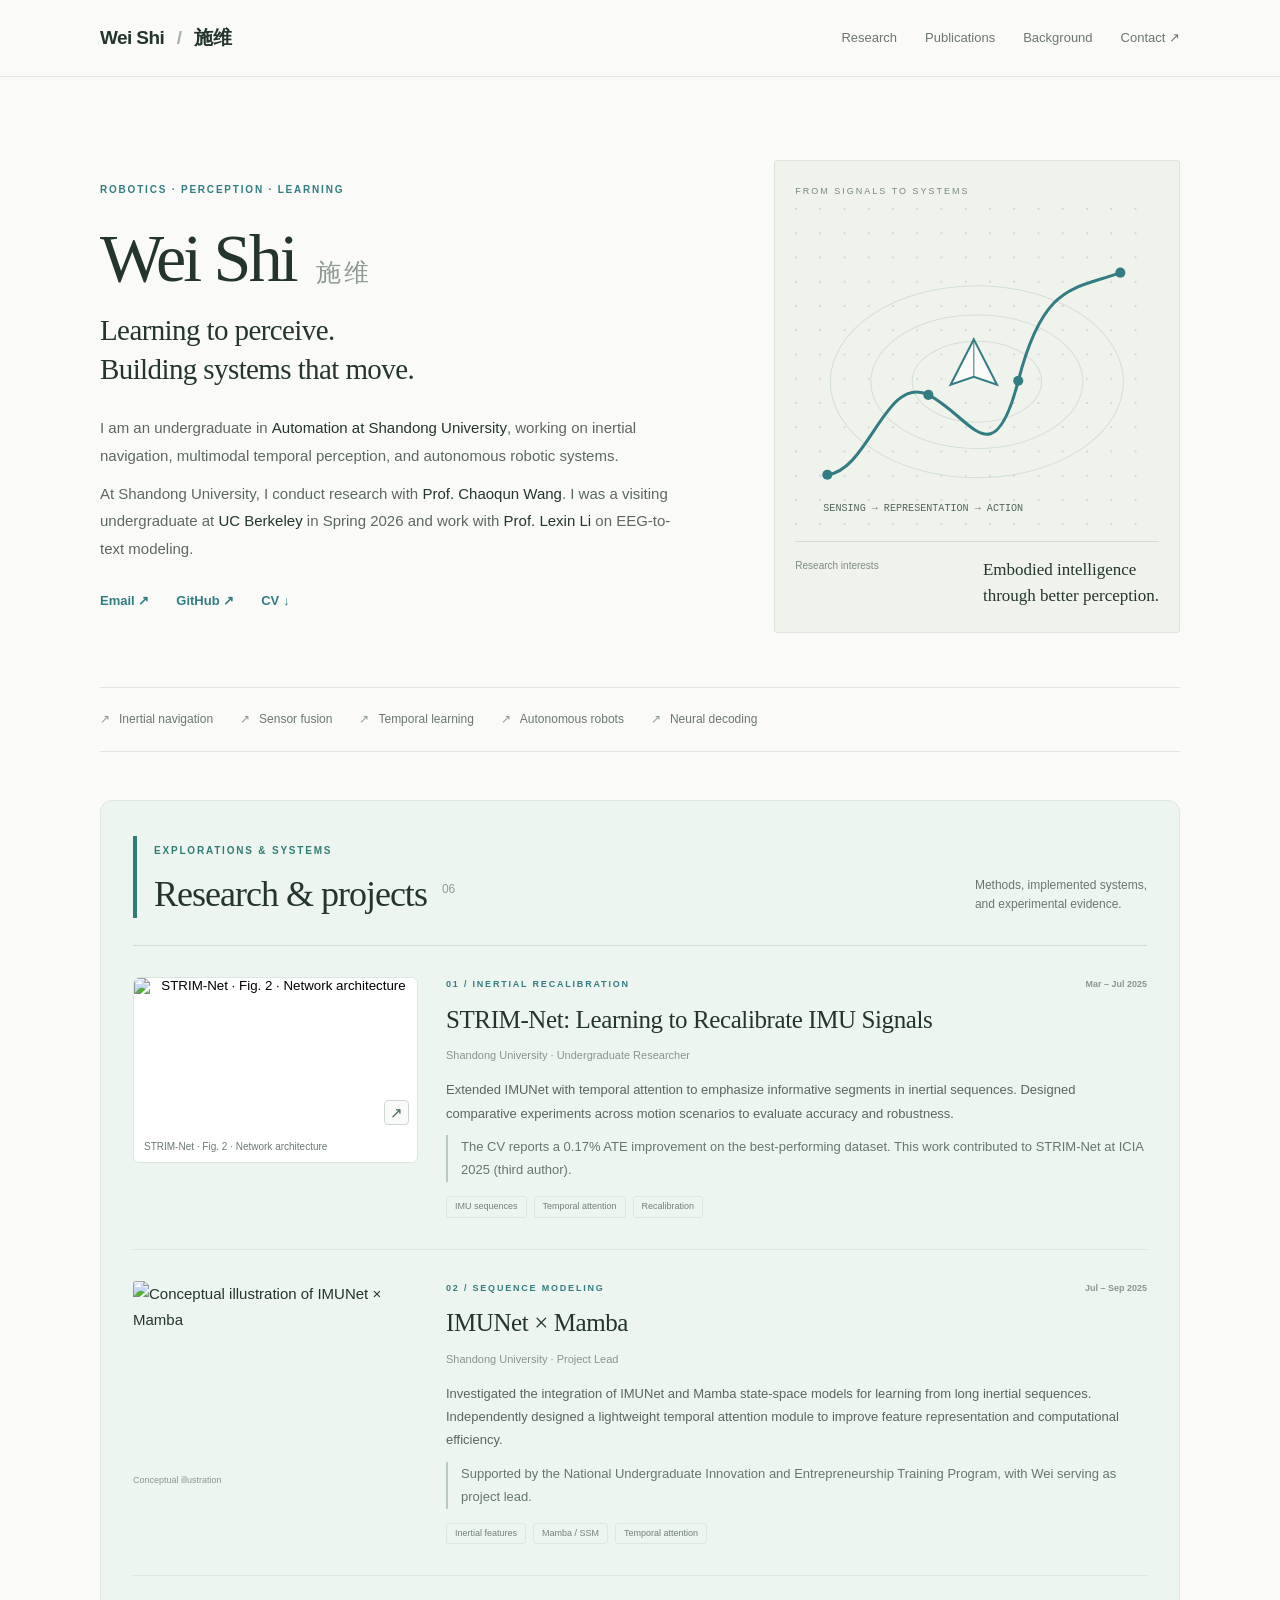
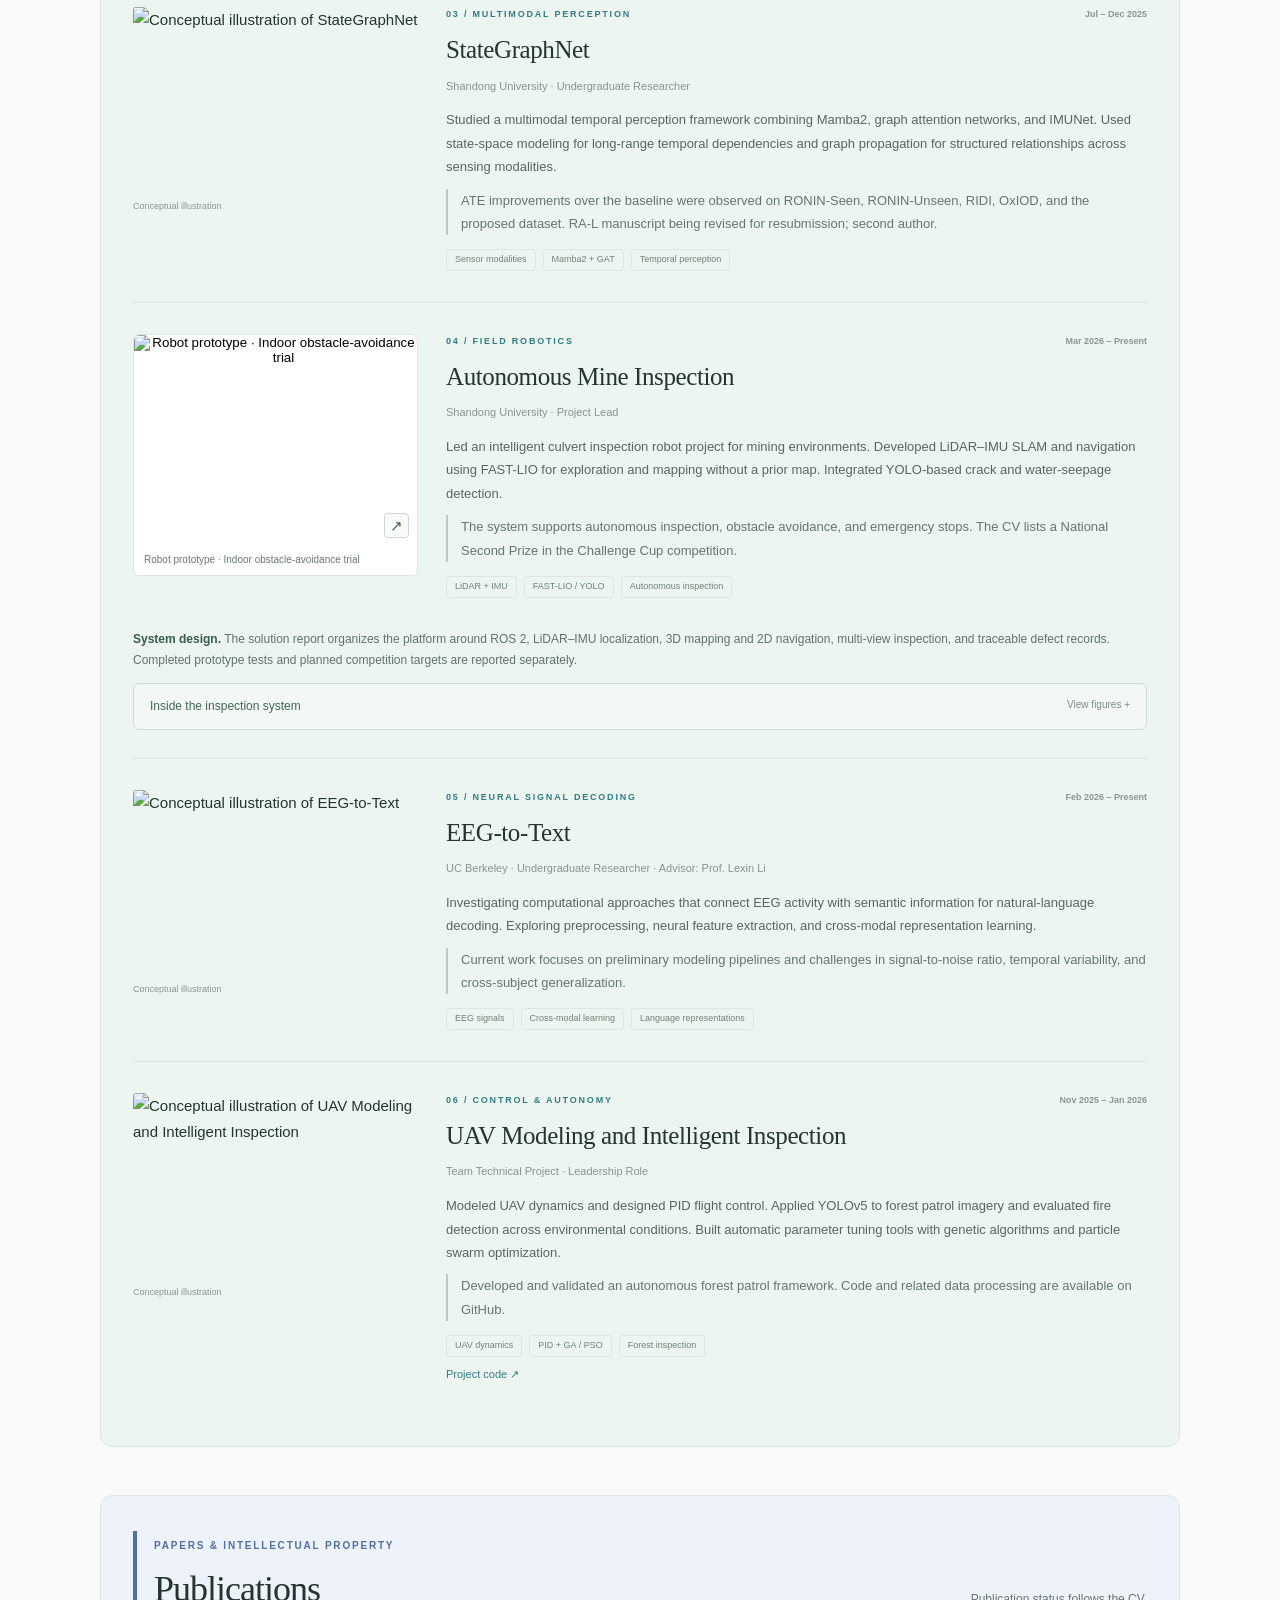
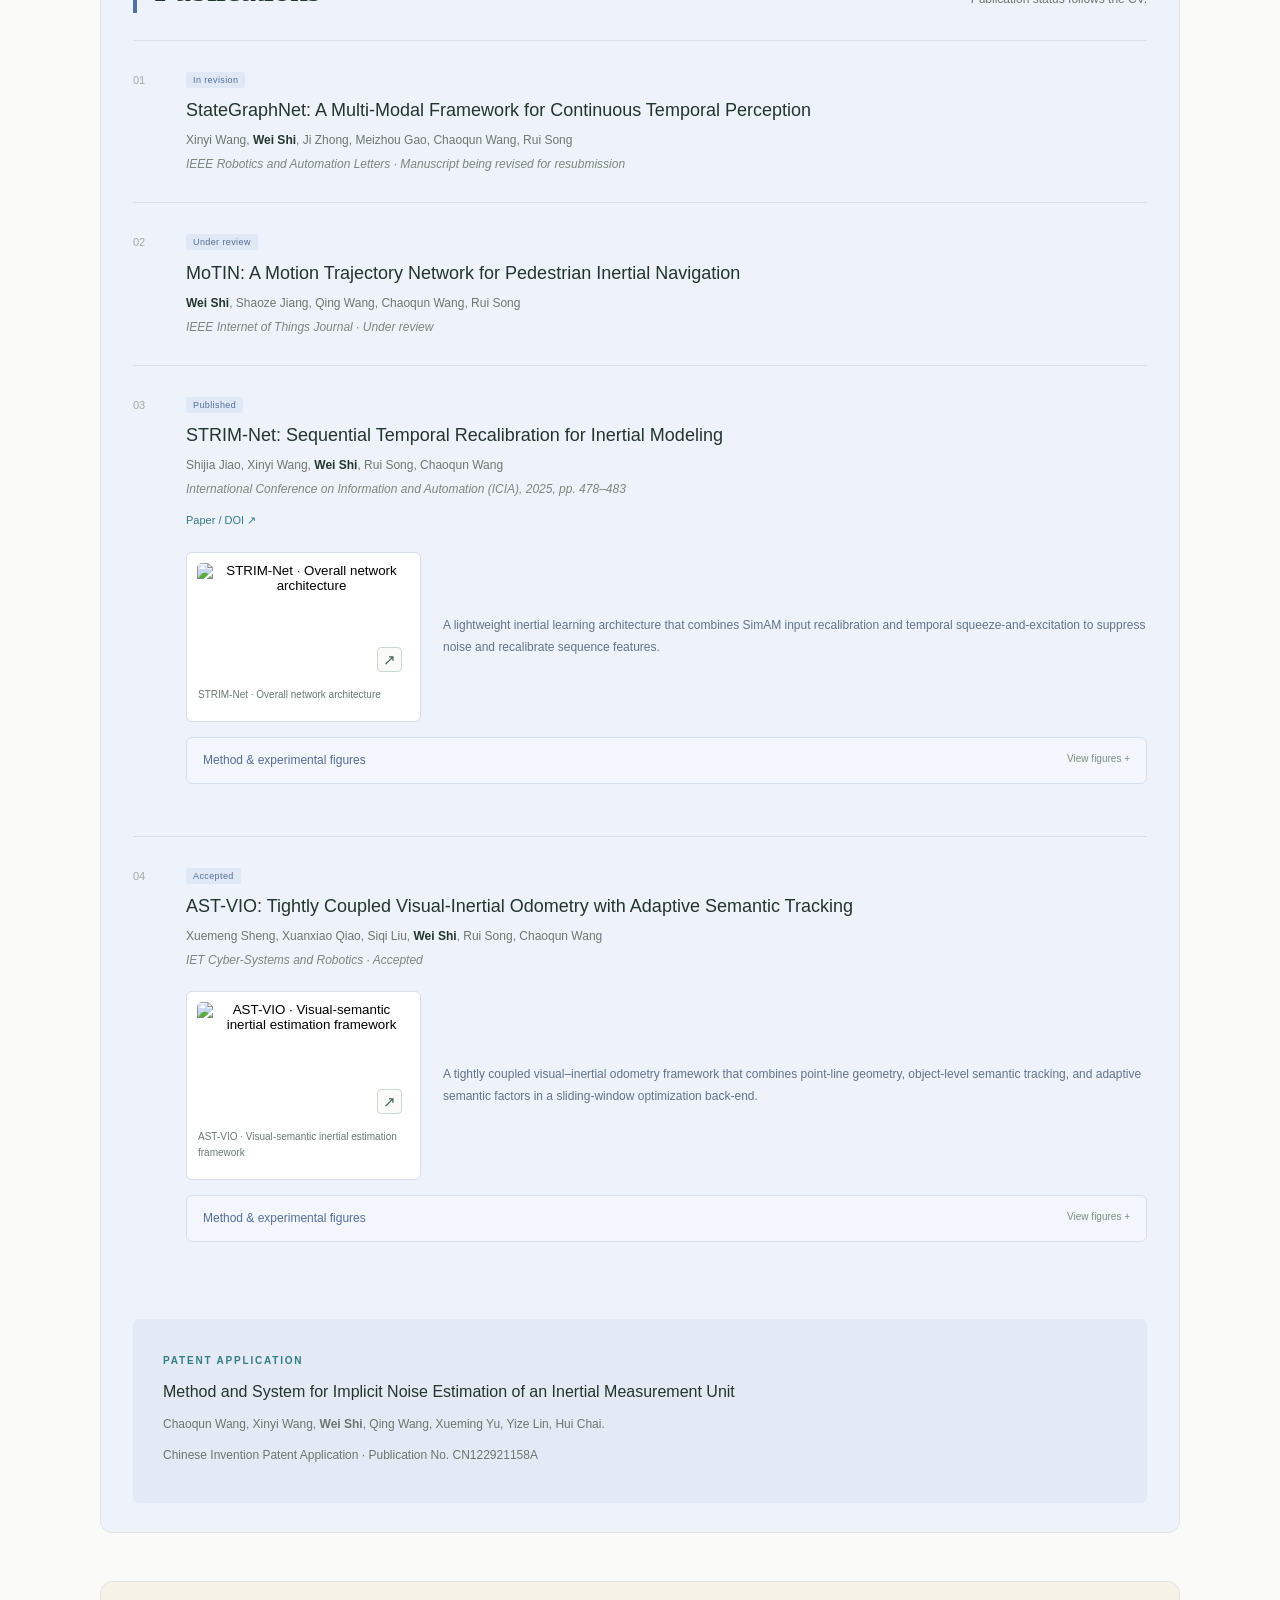
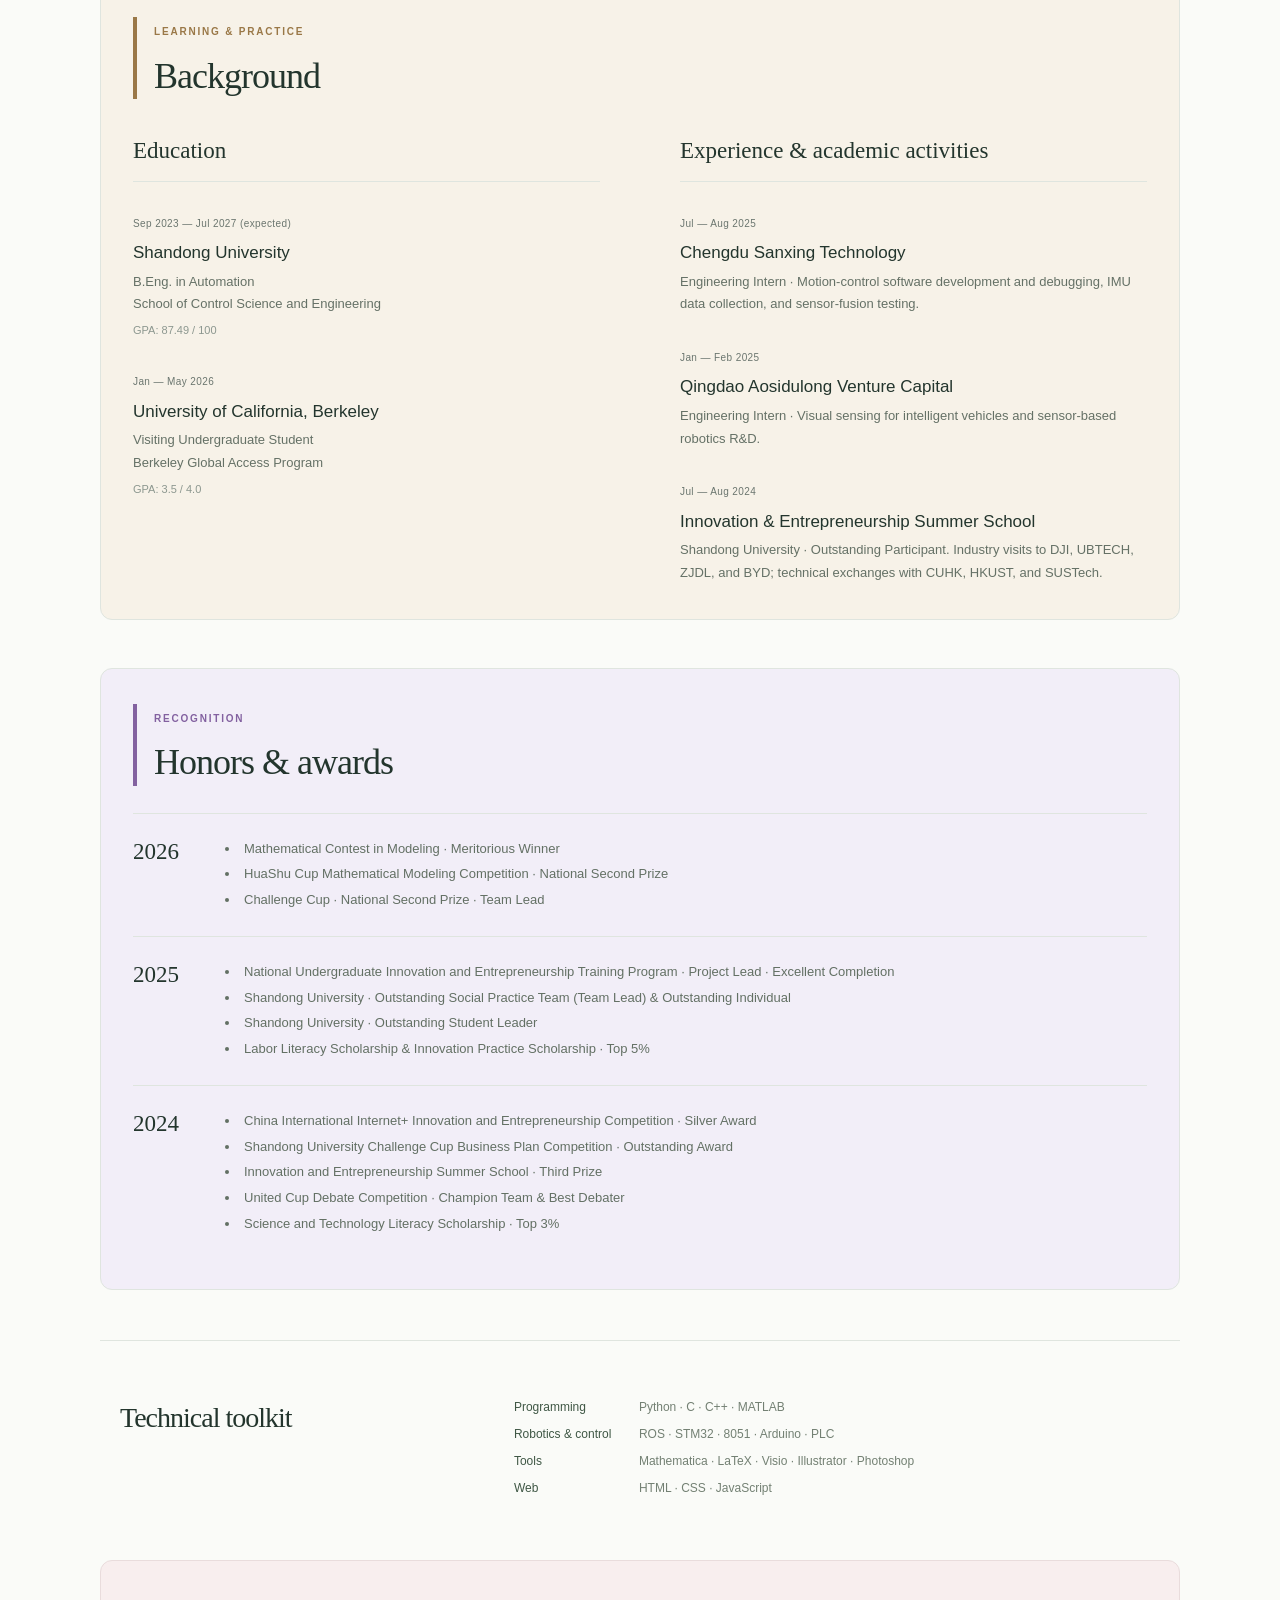
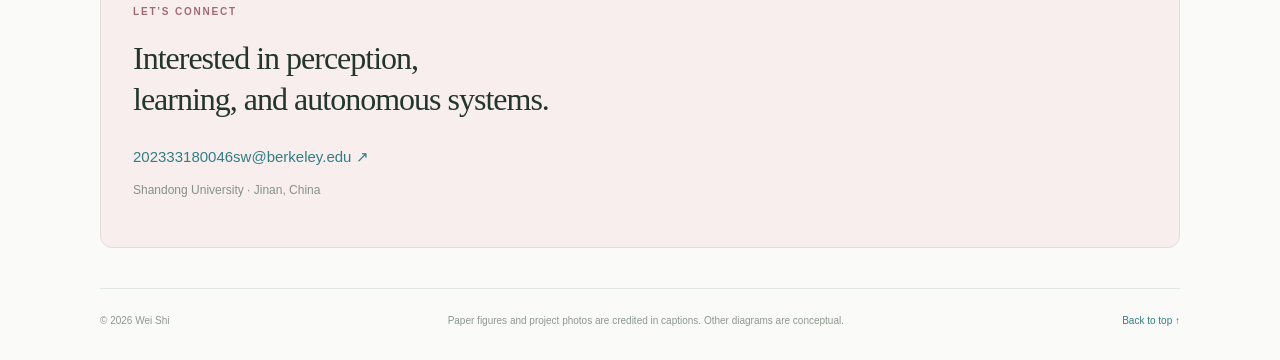
==== index.html @ 823a5478 "personal web" ====
<!doctype html><html lang="en"><head><meta charset="utf-8"><meta name="viewport" content="width=device-width,initial-scale=1"><meta name="description" content="Wei Shi — undergraduate researcher working on robot perception, inertial navigation, and neural signal decoding."><meta name="theme-color" content="#fafbf8"><title>Wei Shi | Robotics & Learning</title><link rel="icon" href="assets/favicon.svg"><link rel="stylesheet" href="style.css"></head><body>
<a class="skip" href="#about">Skip to content</a><header><nav class="wrap"><a href="#" class="wordmark">Wei Shi<span> / </span>施维</a><div class="navlinks"><a href="#research">Research</a><a href="#publications">Publications</a><a href="#background">Background</a><a href="#contact">Contact ↗</a></div></nav></header>
<main class="wrap"><section id="about" class="hero"><div class="herotext"><div class="eyebrow">ROBOTICS · PERCEPTION · LEARNING</div><h1>Wei Shi<span class="chinese">施维</span></h1><p class="intro">Learning to perceive.<br>Building systems that move.</p><p>I am an undergraduate in <strong>Automation at Shandong University</strong>, working on inertial navigation, multimodal temporal perception, and autonomous robotic systems.</p><p>At Shandong University, I conduct research with <strong>Prof. Chaoqun Wang</strong>. I was a visiting undergraduate at <strong>UC Berkeley</strong> in Spring 2026 and work with <strong>Prof. Lexin Li</strong> on EEG-to-text modeling.</p><div class="herolinks"><a href="mailto:202333180046sw@berkeley.edu">Email ↗</a><a href="https://github.com/cilialine" target="_blank" rel="noopener">GitHub ↗</a><a href="assets/Wei_Shi_CV.docx" download>CV ↓</a></div></div><aside class="heroart" aria-label="Illustration of perception and navigation"><div class="artlabel">FROM SIGNALS TO SYSTEMS</div><svg viewBox="0 0 360 330" role="img" aria-label="Conceptual sensing and trajectory illustration"><defs><pattern id="grid" width="24" height="24" patternUnits="userSpaceOnUse"><circle cx="1" cy="1" r="1" fill="#c6d4cf"/></pattern></defs><rect width="360" height="330" fill="url(#grid)"/><g fill="none" stroke="#d1dfd8"><ellipse cx="180" cy="172" rx="145" ry="95"/><ellipse cx="180" cy="172" rx="105" ry="66"/><ellipse cx="180" cy="172" rx="64" ry="40"/></g><path d="M32 264C73 260 90 164 132 185S196 268 221 171S276 81 322 64" fill="none" stroke="#327d83" stroke-width="3"/><g fill="#327d83"><circle cx="32" cy="264" r="5"/><circle cx="132" cy="185" r="5"/><circle cx="221" cy="171" r="5"/><circle cx="322" cy="64" r="5"/></g><g transform="translate(177 158)"><path d="M0-28L23 17L0 9L-23 17Z" fill="#fafbf8" stroke="#327d83" stroke-width="2"/><path d="M0-28V9" stroke="#327d83"/></g><text x="28" y="300" font-family="monospace" font-size="10" fill="#52675d">SENSING → REPRESENTATION → ACTION</text></svg><div class="artfoot"><span>Research interests</span><b>Embodied intelligence<br>through better perception.</b></div></aside></section>
<div class="interests"><span>Inertial navigation</span><span>Sensor fusion</span><span>Temporal learning</span><span>Autonomous robots</span><span>Neural decoding</span></div>
<section id="research"><div class="sectionhead"><div><span class="eyebrow">EXPLORATIONS & SYSTEMS</span><h2>Research & projects<span>06</span></h2></div><p>Methods, implemented systems,<br>and experimental evidence.</p></div><article class="research"><figure class="sourcefigure "><button class="figurebutton" type="button" data-full="assets/strim-architecture.webp" data-caption="STRIM-Net · Fig. 2 · Network architecture" aria-label="Enlarge: STRIM-Net · Fig. 2 · Network architecture"><img src="assets/strim-architecture.webp" alt="STRIM-Net · Fig. 2 · Network architecture" width="1704" height="926" loading="lazy"><span class="zoommark" aria-hidden="true">↗</span></button><figcaption>STRIM-Net · Fig. 2 · Network architecture</figcaption></figure><div><div class="eyebrow">01 / Inertial recalibration <span>Mar – Jul 2025</span></div><h3>STRIM-Net: Learning to Recalibrate IMU Signals</h3><p class="role">Shandong University · Undergraduate Researcher</p><p>Extended IMUNet with temporal attention to emphasize informative segments in inertial sequences. Designed comparative experiments across motion scenarios to evaluate accuracy and robustness.</p><p class="result">The CV reports a 0.17% ATE improvement on the best-performing dataset. This work contributed to STRIM-Net at ICIA 2025 (third author).</p><div class="tags"><span>IMU sequences</span><span>Temporal attention</span><span>Recalibration</span></div></div></article><article class="research"><figure><img src="assets/research-02.svg" alt="Conceptual illustration of IMUNet × Mamba" loading="lazy" width="640" height="420"><figcaption>Conceptual illustration</figcaption></figure><div><div class="eyebrow">02 / Sequence modeling <span>Jul – Sep 2025</span></div><h3>IMUNet × Mamba</h3><p class="role">Shandong University · Project Lead</p><p>Investigated the integration of IMUNet and Mamba state-space models for learning from long inertial sequences. Independently designed a lightweight temporal attention module to improve feature representation and computational efficiency.</p><p class="result">Supported by the National Undergraduate Innovation and Entrepreneurship Training Program, with Wei serving as project lead.</p><div class="tags"><span>Inertial features</span><span>Mamba / SSM</span><span>Temporal attention</span></div></div></article><article class="research"><figure><img src="assets/research-03.svg" alt="Conceptual illustration of StateGraphNet" loading="lazy" width="640" height="420"><figcaption>Conceptual illustration</figcaption></figure><div><div class="eyebrow">03 / Multimodal perception <span>Jul – Dec 2025</span></div><h3>StateGraphNet</h3><p class="role">Shandong University · Undergraduate Researcher</p><p>Studied a multimodal temporal perception framework combining Mamba2, graph attention networks, and IMUNet. Used state-space modeling for long-range temporal dependencies and graph propagation for structured relationships across sensing modalities.</p><p class="result">ATE improvements over the baseline were observed on RONIN-Seen, RONIN-Unseen, RIDI, OxIOD, and the proposed dataset. RA-L manuscript being revised for resubmission; second author.</p><div class="tags"><span>Sensor modalities</span><span>Mamba2 + GAT</span><span>Temporal perception</span></div></div></article><article class="research"><figure class="sourcefigure "><button class="figurebutton" type="button" data-full="assets/robot-indoor.webp" data-caption="Robot prototype · Indoor obstacle-avoidance trial" aria-label="Enlarge: Robot prototype · Indoor obstacle-avoidance trial"><img src="assets/robot-indoor.webp" alt="Robot prototype · Indoor obstacle-avoidance trial" width="847" height="629" loading="lazy"><span class="zoommark" aria-hidden="true">↗</span></button><figcaption>Robot prototype · Indoor obstacle-avoidance trial</figcaption></figure><div><div class="eyebrow">04 / Field robotics <span>Mar 2026 – Present</span></div><h3>Autonomous Mine Inspection</h3><p class="role">Shandong University · Project Lead</p><p>Led an intelligent culvert inspection robot project for mining environments. Developed LiDAR–IMU SLAM and navigation using FAST-LIO for exploration and mapping without a prior map. Integrated YOLO-based crack and water-seepage detection.</p><p class="result">The system supports autonomous inspection, obstacle avoidance, and emergency stops. The CV lists a National Second Prize in the Challenge Cup competition.</p><div class="tags"><span>LiDAR + IMU</span><span>FAST-LIO / YOLO</span><span>Autonomous inspection</span></div></div></article><p class="projectnote"><b>System design.</b> The solution report organizes the platform around ROS 2, LiDAR–IMU localization, 3D mapping and 2D navigation, multi-view inspection, and traceable defect records. Completed prototype tests and planned competition targets are reported separately.</p><details class="projectgallery"><summary>Inside the inspection system<span>View figures +</span></summary><div class="gallerygrid"><figure class="sourcefigure "><button class="figurebutton" type="button" data-full="assets/robot-workflow.webp" data-caption="Inspection task workflow · Solution report, Fig. 1-4" aria-label="Enlarge: Inspection task workflow · Solution report, Fig. 1-4"><img src="assets/robot-workflow.webp" alt="Inspection task workflow · Solution report, Fig. 1-4" width="1800" height="779" loading="lazy"><span class="zoommark" aria-hidden="true">↗</span></button><figcaption>Inspection task workflow · Solution report, Fig. 1-4</figcaption></figure><figure class="sourcefigure "><button class="figurebutton" type="button" data-full="assets/robot-map.webp" data-caption="Outdoor 3D point-cloud map · Solution report, Fig. 8-7" aria-label="Enlarge: Outdoor 3D point-cloud map · Solution report, Fig. 8-7"><img src="assets/robot-map.webp" alt="Outdoor 3D point-cloud map · Solution report, Fig. 8-7" width="1043" height="670" loading="lazy"><span class="zoommark" aria-hidden="true">↗</span></button><figcaption>Outdoor 3D point-cloud map · Solution report, Fig. 8-7</figcaption></figure><figure class="sourcefigure "><button class="figurebutton" type="button" data-full="assets/robot-water.webp" data-caption="Inspection robot · 20 cm water-depth trial · Solution report, Fig. 8-3" aria-label="Enlarge: Inspection robot · 20 cm water-depth trial · Solution report, Fig. 8-3"><img src="assets/robot-water.webp" alt="Inspection robot · 20 cm water-depth trial · Solution report, Fig. 8-3" width="1080" height="583" loading="lazy"><span class="zoommark" aria-hidden="true">↗</span></button><figcaption>Inspection robot · 20 cm water-depth trial · Solution report, Fig. 8-3</figcaption></figure><figure class="sourcefigure "><button class="figurebutton" type="button" data-full="assets/robot-cracks.webp" data-caption="Crack segmentation on TACK · Input / Ground truth / Prediction · Solution report, Fig. 8-8" aria-label="Enlarge: Crack segmentation on TACK · Input / Ground truth / Prediction · Solution report, Fig. 8-8"><img src="assets/robot-cracks.webp" alt="Crack segmentation on TACK · Input / Ground truth / Prediction · Solution report, Fig. 8-8" width="1800" height="646" loading="lazy"><span class="zoommark" aria-hidden="true">↗</span></button><figcaption>Crack segmentation on TACK · Input / Ground truth / Prediction · Solution report, Fig. 8-8</figcaption></figure><figure class="sourcefigure "><button class="figurebutton" type="button" data-full="assets/robot-seepage.webp" data-caption="Water-seepage segmentation on self-collected scenes · Solution report, Fig. 8-12" aria-label="Enlarge: Water-seepage segmentation on self-collected scenes · Solution report, Fig. 8-12"><img src="assets/robot-seepage.webp" alt="Water-seepage segmentation on self-collected scenes · Solution report, Fig. 8-12" width="1800" height="771" loading="lazy"><span class="zoommark" aria-hidden="true">↗</span></button><figcaption>Water-seepage segmentation on self-collected scenes · Solution report, Fig. 8-12</figcaption></figure></div></details><article class="research"><figure><img src="assets/research-05.svg" alt="Conceptual illustration of EEG-to-Text" loading="lazy" width="640" height="420"><figcaption>Conceptual illustration</figcaption></figure><div><div class="eyebrow">05 / Neural signal decoding <span>Feb 2026 – Present</span></div><h3>EEG-to-Text</h3><p class="role">UC Berkeley · Undergraduate Researcher · Advisor: Prof. Lexin Li</p><p>Investigating computational approaches that connect EEG activity with semantic information for natural-language decoding. Exploring preprocessing, neural feature extraction, and cross-modal representation learning.</p><p class="result">Current work focuses on preliminary modeling pipelines and challenges in signal-to-noise ratio, temporal variability, and cross-subject generalization.</p><div class="tags"><span>EEG signals</span><span>Cross-modal learning</span><span>Language representations</span></div></div></article><article class="research"><figure><img src="assets/research-06.svg" alt="Conceptual illustration of UAV Modeling and Intelligent Inspection" loading="lazy" width="640" height="420"><figcaption>Conceptual illustration</figcaption></figure><div><div class="eyebrow">06 / Control & autonomy <span>Nov 2025 – Jan 2026</span></div><h3>UAV Modeling and Intelligent Inspection</h3><p class="role">Team Technical Project · Leadership Role</p><p>Modeled UAV dynamics and designed PID flight control. Applied YOLOv5 to forest patrol imagery and evaluated fire detection across environmental conditions. Built automatic parameter tuning tools with genetic algorithms and particle swarm optimization.</p><p class="result">Developed and validated an autonomous forest patrol framework. Code and related data processing are available on GitHub.</p><div class="tags"><span>UAV dynamics</span><span>PID + GA / PSO</span><span>Forest inspection</span></div><a class="textlink" href="https://github.com/cilialine/uav-modeling-and-related-data-processing" target="_blank" rel="noopener">Project code ↗</a></div></article></section>
<section id="publications"><div class="sectionhead"><div><span class="eyebrow">PAPERS & INTELLECTUAL PROPERTY</span><h2>Publications</h2></div><p>Publication status follows the CV.</p></div><article class="pub"><span class="pubnum">01</span><div><span class="badge">In revision</span><h3>StateGraphNet: A Multi-Modal Framework for Continuous Temporal Perception</h3><p>Xinyi Wang, <b>Wei Shi</b>, Ji Zhong, Meizhou Gao, Chaoqun Wang, Rui Song</p><p class="venue">IEEE Robotics and Automation Letters · Manuscript being revised for resubmission</p></div></article><article class="pub"><span class="pubnum">02</span><div><span class="badge">Under review</span><h3>MoTIN: A Motion Trajectory Network for Pedestrian Inertial Navigation</h3><p><b>Wei Shi</b>, Shaoze Jiang, Qing Wang, Chaoqun Wang, Rui Song</p><p class="venue">IEEE Internet of Things Journal · Under review</p></div></article><article class="pub"><span class="pubnum">03</span><div><span class="badge">Published</span><h3>STRIM-Net: Sequential Temporal Recalibration for Inertial Modeling</h3><p>Shijia Jiao, Xinyi Wang, <b>Wei Shi</b>, Rui Song, Chaoqun Wang</p><p class="venue">International Conference on Information and Automation (ICIA), 2025, pp. 478–483</p><a class=textlink href=https://doi.org/10.1109/ICIA64617.2025.11277540 target=_blank rel=noopener>Paper / DOI ↗</a><div class="paperfeature"><figure class="sourcefigure "><button class="figurebutton" type="button" data-full="assets/strim-architecture.webp" data-caption="STRIM-Net · Overall network architecture" aria-label="Enlarge: STRIM-Net · Overall network architecture"><img src="assets/strim-architecture.webp" alt="STRIM-Net · Overall network architecture" width="1704" height="926" loading="lazy"><span class="zoommark" aria-hidden="true">↗</span></button><figcaption>STRIM-Net · Overall network architecture</figcaption></figure><p>A lightweight inertial learning architecture that combines SimAM input recalibration and temporal squeeze-and-excitation to suppress noise and recalibrate sequence features.</p></div><details class="projectgallery"><summary>Method & experimental figures<span>View figures +</span></summary><div class="gallerygrid"><figure class="sourcefigure "><button class="figurebutton" type="button" data-full="assets/strim-attention.webp" data-caption="STRIM-Net · Fig. 3 · Temporal Squeeze-and-Excitation module" aria-label="Enlarge: STRIM-Net · Fig. 3 · Temporal Squeeze-and-Excitation module"><img src="assets/strim-attention.webp" alt="STRIM-Net · Fig. 3 · Temporal Squeeze-and-Excitation module" width="1704" height="483" loading="lazy"><span class="zoommark" aria-hidden="true">↗</span></button><figcaption>STRIM-Net · Fig. 3 · Temporal Squeeze-and-Excitation module</figcaption></figure><figure class="sourcefigure "><button class="figurebutton" type="button" data-full="assets/strim-trajectories.webp" data-caption="STRIM-Net · Supplied manuscript, p. 5 · Trajectory comparisons" aria-label="Enlarge: STRIM-Net · Supplied manuscript, p. 5 · Trajectory comparisons"><img src="assets/strim-trajectories.webp" alt="STRIM-Net · Supplied manuscript, p. 5 · Trajectory comparisons" width="1704" height="780" loading="lazy"><span class="zoommark" aria-hidden="true">↗</span></button><figcaption>STRIM-Net · Supplied manuscript, p. 5 · Trajectory comparisons</figcaption></figure></div></details></div></article><article class="pub"><span class="pubnum">04</span><div><span class="badge">Accepted</span><h3>AST-VIO: Tightly Coupled Visual-Inertial Odometry with Adaptive Semantic Tracking</h3><p>Xuemeng Sheng, Xuanxiao Qiao, Siqi Liu, <b>Wei Shi</b>, Rui Song, Chaoqun Wang</p><p class="venue">IET Cyber-Systems and Robotics · Accepted</p><div class="paperfeature"><figure class="sourcefigure "><button class="figurebutton" type="button" data-full="assets/ast-framework.webp" data-caption="AST-VIO · Visual-semantic inertial estimation framework" aria-label="Enlarge: AST-VIO · Visual-semantic inertial estimation framework"><img src="assets/ast-framework.webp" alt="AST-VIO · Visual-semantic inertial estimation framework" width="1687" height="941" loading="lazy"><span class="zoommark" aria-hidden="true">↗</span></button><figcaption>AST-VIO · Visual-semantic inertial estimation framework</figcaption></figure><p>A tightly coupled visual–inertial odometry framework that combines point-line geometry, object-level semantic tracking, and adaptive semantic factors in a sliding-window optimization back-end.</p></div><details class="projectgallery"><summary>Method & experimental figures<span>View figures +</span></summary><div class="gallerygrid"><figure class="sourcefigure "><button class="figurebutton" type="button" data-full="assets/ast-tracking.webp" data-caption="AST-VIO · Supplied manuscript, p. 11 · Semantic tracking on selected image sequences" aria-label="Enlarge: AST-VIO · Supplied manuscript, p. 11 · Semantic tracking on selected image sequences"><img src="assets/ast-tracking.webp" alt="AST-VIO · Supplied manuscript, p. 11 · Semantic tracking on selected image sequences" width="1687" height="822" loading="lazy"><span class="zoommark" aria-hidden="true">↗</span></button><figcaption>AST-VIO · Supplied manuscript, p. 11 · Semantic tracking on selected image sequences</figcaption></figure></div></details></div></article><div class="patent"><span class="eyebrow">PATENT APPLICATION</span><h3>Method and System for Implicit Noise Estimation of an Inertial Measurement Unit</h3><p>Chaoqun Wang, Xinyi Wang, <b>Wei Shi</b>, Qing Wang, Xueming Yu, Yize Lin, Hui Chai.</p><p>Chinese Invention Patent Application · Publication No. CN122921158A</p></div></section>
<section id="background"><div class="sectionhead"><div><span class="eyebrow">LEARNING & PRACTICE</span><h2>Background</h2></div></div><div class="twocol"><div><h3 class="subheading">Education</h3><article class="entry"><span class="date">Sep 2023 — Jul 2027 (expected)</span><h3>Shandong University</h3><p>B.Eng. in Automation<br>School of Control Science and Engineering</p><p class="muted">GPA: 87.49 / 100</p></article><article class="entry"><span class="date">Jan — May 2026</span><h3>University of California, Berkeley</h3><p>Visiting Undergraduate Student<br>Berkeley Global Access Program</p><p class="muted">GPA: 3.5 / 4.0</p></article></div><div><h3 class="subheading">Experience & academic activities</h3><article class="entry"><span class="date">Jul — Aug 2025</span><h3>Chengdu Sanxing Technology</h3><p>Engineering Intern · Motion-control software development and debugging, IMU data collection, and sensor-fusion testing.</p></article><article class="entry"><span class="date">Jan — Feb 2025</span><h3>Qingdao Aosidulong Venture Capital</h3><p>Engineering Intern · Visual sensing for intelligent vehicles and sensor-based robotics R&D.</p></article><article class="entry"><span class="date">Jul — Aug 2024</span><h3>Innovation & Entrepreneurship Summer School</h3><p>Shandong University · Outstanding Participant. Industry visits to DJI, UBTECH, ZJDL, and BYD; technical exchanges with CUHK, HKUST, and SUSTech.</p></article></div></div></section>
<section id="awards"><div class="sectionhead"><div><span class="eyebrow">RECOGNITION</span><h2>Honors & awards</h2></div></div><div class="awardrow"><h3>2026</h3><ul><li>Mathematical Contest in Modeling · Meritorious Winner</li><li>HuaShu Cup Mathematical Modeling Competition · National Second Prize</li><li>Challenge Cup · National Second Prize · Team Lead</li></ul></div><div class="awardrow"><h3>2025</h3><ul><li>National Undergraduate Innovation and Entrepreneurship Training Program · Project Lead · Excellent Completion</li><li>Shandong University · Outstanding Social Practice Team (Team Lead) & Outstanding Individual</li><li>Shandong University · Outstanding Student Leader</li><li>Labor Literacy Scholarship & Innovation Practice Scholarship · Top 5%</li></ul></div><div class="awardrow"><h3>2024</h3><ul><li>China International Internet+ Innovation and Entrepreneurship Competition · Silver Award</li><li>Shandong University Challenge Cup Business Plan Competition · Outstanding Award</li><li>Innovation and Entrepreneurship Summer School · Third Prize</li><li>United Cup Debate Competition · Champion Team & Best Debater</li><li>Science and Technology Literacy Scholarship · Top 3%</li></ul></div></section>
<section class="skills"><h2>Technical toolkit</h2><div><p><b>Programming</b>Python · C · C++ · MATLAB</p><p><b>Robotics & control</b>ROS · STM32 · 8051 · Arduino · PLC</p><p><b>Tools</b>Mathematica · LaTeX · Visio · Illustrator · Photoshop</p><p><b>Web</b>HTML · CSS · JavaScript</p></div></section>
<section id="contact" class="contact"><span class="eyebrow">LET’S CONNECT</span><h2>Interested in perception,<br>learning, and autonomous systems.</h2><a href="mailto:202333180046sw@berkeley.edu">202333180046sw@berkeley.edu ↗</a><p>Shandong University · Jinan, China</p></section></main><footer class="wrap"><span>© 2026 Wei Shi</span><span>Paper figures and project photos are credited in captions. Other diagrams are conceptual.</span><a href="#">Back to top ↑</a></footer><dialog id="figureviewer" aria-labelledby="figurecaption"><button class="closeviewer" type="button" aria-label="Close figure">Close ×</button><img id="fullfigure" alt=""><p id="figurecaption"></p></dialog><script src="script.js"></script></body></html>
---- style.css ----
:root{--bg:#fafbf8;--ink:#23352d;--muted:#6b766f;--accent:#327d83;--line:#dfe5df}*{box-sizing:border-box}html{scroll-behavior:smooth;scroll-padding-top:90px}body{margin:0;background:var(--bg);color:var(--ink);font-family:Arial,Helvetica,sans-serif;font-size:15px;line-height:1.75}a{color:var(--accent);text-decoration:none}a:hover{text-decoration:underline;text-underline-offset:5px}a:focus-visible{outline:2px solid var(--accent);outline-offset:5px}.wrap{width:min(1080px,calc(100% - 64px));margin:auto}header{position:sticky;top:0;z-index:10;background:#fafbf8f2;backdrop-filter:blur(14px);border-bottom:1px solid var(--line)}nav{height:76px;display:flex;align-items:center;justify-content:space-between;gap:20px}.wordmark{color:var(--ink);font-size:19px;font-weight:700;letter-spacing:-.6px}.wordmark span{color:#a6b1a8;margin:0 8px}.navlinks{display:flex;gap:28px;font-size:13px}.navlinks a{color:var(--muted)}.navlinks a.active{color:var(--accent)}.hero{display:grid;grid-template-columns:1.45fr 1fr;gap:86px;padding:83px 0 54px;align-items:center}.eyebrow{font-size:10px;font-weight:700;letter-spacing:1.8px;color:var(--accent);text-transform:uppercase}.hero h1{font-family:Georgia,'Times New Roman',serif;font-size:68px;font-weight:400;line-height:1.1;margin:23px 0 15px;letter-spacing:-2.8px}.chinese{font-family:serif;font-size:25px;font-weight:400;color:#8d9a91;letter-spacing:3px;margin-left:20px}.intro{font-family:Georgia,serif;font-size:29px;line-height:1.35;margin:0 0 25px;letter-spacing:-.6px}.herotext>p:not(.intro){font-size:15px;color:#5c685f;line-height:1.85}.herotext strong{color:var(--ink);font-weight:500}.herolinks{display:flex;gap:27px;margin-top:27px;font-size:13px;font-weight:600}.heroart{border:1px solid #dce4db;background:#eff3ec;padding:23px 20px 24px;border-radius:3px}.artlabel{font-size:9px;letter-spacing:2px;color:#788a7c}.heroart svg{display:block;width:100%;height:auto;margin:8px 0 0}.artfoot{border-top:1px solid #d1ddcf;padding-top:15px;display:flex;gap:24px;justify-content:space-between;align-items:start}.artfoot span{font-size:10px;color:#7c8b7e}.artfoot b{font-family:Georgia,serif;font-weight:400;font-size:17px;line-height:1.5}.interests{display:flex;flex-wrap:wrap;gap:8px 27px;padding:21px 0;border-top:1px solid var(--line);border-bottom:1px solid var(--line);color:var(--muted);font-size:12px}.interests span:before{content:'↗';margin-right:9px;color:#8a9b8b}section{scroll-margin-top:20px}section:not(.hero):not(.contact):not(.skills){padding-top:75px}.sectionhead{display:flex;justify-content:space-between;align-items:end;margin-bottom:36px;gap:20px}h2{font-family:Georgia,serif;font-size:36px;font-weight:400;letter-spacing:-1px;line-height:1.3;margin:9px 0 0}h2>span{font-family:Arial;font-size:12px;color:#92a095;margin-left:15px;vertical-align:super;letter-spacing:0}.sectionhead>p{font-size:12px;line-height:1.6;color:var(--muted);margin:0 0 4px}h3{font-size:19px;font-weight:500;line-height:1.5;margin:8px 0}p{margin:10px 0}.research{display:grid;grid-template-columns:280px 1fr;gap:36px;padding:31px 0;border-top:1px solid var(--line)}figure{margin:0}figure img{width:100%;height:auto;display:block;border-radius:3px}figcaption{font-size:9px;color:#8b968e;padding-top:5px}.research .eyebrow{display:flex;justify-content:space-between;font-size:9px;gap:12px}.research .eyebrow>span{color:#8c978f;letter-spacing:0;text-transform:none;white-space:nowrap}.research h3{font-family:Georgia,serif;font-size:25px;letter-spacing:-.4px;margin:8px 0}.research p{font-size:13px;line-height:1.8;color:#59665d}.research .role{font-size:11px;color:#8a948d;margin:3px 0 12px}.research .result{border-left:2px solid #b7ccbf;padding-left:13px;color:#65776c}.tags{display:flex;flex-wrap:wrap;gap:7px;margin-top:14px}.tags span{font-size:9px;border:1px solid var(--line);padding:2px 8px;border-radius:3px;color:#718174}.textlink{font-size:11px;display:inline-block;margin-top:8px}.pub{display:grid;grid-template-columns:38px 1fr;gap:15px;border-top:1px solid var(--line);padding:24px 0}.pubnum{font-size:11px;color:#a0aca2;padding-top:6px}.pub h3{font-size:18px;margin:6px 0}.pub p{font-size:12px;color:#6d786f;margin:3px 0}.pub b{color:var(--ink);font-weight:600}.badge{font-size:9px;background:#eaf0e8;color:#60765f;border-radius:3px;padding:3px 7px;letter-spacing:.4px}.pub .venue{font-style:italic;color:#7c877e}.patent{background:#f0f3ed;padding:27px 30px;margin-top:25px}.patent h3{font-size:16px}.patent p{font-size:12px;color:var(--muted)}.twocol{display:grid;grid-template-columns:1fr 1fr;gap:80px}.subheading{font-family:Georgia,serif;font-size:23px;padding-bottom:12px;border-bottom:1px solid var(--line)}.entry{margin-top:27px}.date{font-size:10px;color:var(--muted);letter-spacing:.4px}.entry h3{font-size:17px;margin:5px 0}.entry p{font-size:13px;line-height:1.75;color:#657166;margin:5px 0}.entry .muted{color:#8c978f;font-size:11px}.awardrow{display:grid;grid-template-columns:90px 1fr;border-top:1px solid var(--line);padding:21px 0}.awardrow h3{font-family:Georgia,serif;font-size:23px;font-weight:400;margin:0}.awardrow ul{margin:0;padding-left:17px;font-size:13px;color:#637064}.awardrow li{margin:3px 0;padding-left:4px}.skills{display:grid;grid-template-columns:1fr 1.8fr;gap:35px;padding:50px 0 55px;margin-top:50px;border-top:1px solid var(--line)}.skills h2{font-size:28px}.skills p{font-size:12px;color:#738073;margin:6px 0}.skills b{display:inline-block;min-width:125px;color:#3f5745;font-weight:500}.contact{padding:49px 0 54px;border-top:1px solid var(--line)}.contact h2{font-size:34px;margin:15px 0 23px}.contact>a{font-size:15px}.contact p{font-size:12px;color:#859187}footer{padding:23px 0 30px;border-top:1px solid var(--line);display:flex;justify-content:space-between;gap:20px;color:#8c978d;font-size:10px}.skip{position:absolute;top:-60px;left:20px;background:var(--ink);color:white;padding:8px;z-index:20}.skip:focus{top:10px}@media(min-width:1400px){.wrap{width:1080px}}@media(max-width:800px){.hero{gap:35px;grid-template-columns:1.4fr 1fr;padding-top:52px}.hero h1{font-size:54px}.intro{font-size:25px}.heroart{padding:15px}.artfoot{display:block}.artfoot span{display:block;margin-bottom:8px}.research{grid-template-columns:210px 1fr;gap:25px}.twocol{gap:35px}.navlinks{gap:17px}.research .eyebrow{display:block}.research .eyebrow span{display:block;margin-top:3px}}@media(max-width:600px){.wrap{width:calc(100% - 38px)}nav{height:auto;min-height:75px;flex-wrap:wrap;gap:8px;padding-top:14px!important;padding-bottom:12px!important}.wordmark{font-size:17px}.navlinks{gap:16px;font-size:11px;width:100%;justify-content:space-between}.hero{grid-template-columns:1fr;padding:44px 0 30px;gap:30px}.hero h1{font-size:58px}.heroart{max-width:360px;width:100%;margin:auto}.heroart svg{max-height:235px}.artfoot{display:flex}.interests{gap:10px 16px;font-size:10px}.sectionhead{display:block;margin-bottom:25px}.sectionhead>p{margin-top:14px}h2{font-size:31px}.research{grid-template-columns:1fr;gap:16px;padding:25px 0}.research figure{max-width:350px}.research .eyebrow{display:flex}.research .eyebrow span{margin:0}.research h3{font-size:24px}.twocol{grid-template-columns:1fr;gap:25px}.awardrow{grid-template-columns:60px 1fr}.skills{grid-template-columns:1fr;gap:18px}.skills b{display:block}.contact h2{font-size:29px}.contact>a{font-size:12px}footer{flex-wrap:wrap;font-size:9px}footer span:nth-child(2){order:3;width:100%}section:not(.hero):not(.contact):not(.skills){padding-top:52px}}@media(prefers-reduced-motion:reduce){html{scroll-behavior:auto}}
:root{--research-bg:#edf5f1;--papers-bg:#eef2fa;--education-bg:#f7f2e8;--awards-bg:#f2eef8;--contact-bg:#f8eeee}
/* A shared canvas with distinct, softly colored section surfaces. */
#research,#publications,#background,#awards{padding:35px 32px 29px!important;margin-top:48px;border:1px solid var(--line);border-radius:12px}
#research{background:var(--research-bg);--section-accent:#327d73}
#publications{background:var(--papers-bg);--section-accent:#526fa4}
#background{background:var(--education-bg);--section-accent:#9a7847}
#awards{background:var(--awards-bg);--section-accent:#8361a0}
#research .sectionhead,#publications .sectionhead,#background .sectionhead,#awards .sectionhead{padding-left:17px;border-left:4px solid var(--section-accent)}
#research .sectionhead .eyebrow,#publications .sectionhead .eyebrow,#background .sectionhead .eyebrow,#awards .sectionhead .eyebrow{color:var(--section-accent)}
.research{grid-template-columns:285px 1fr;gap:28px}.research:first-of-type{border-top-color:#cddfd6}.sectionhead{margin-bottom:27px}.research>.sourcefigure{align-self:start;background:white;border:1px solid #dce6de;border-radius:6px;overflow:hidden}.research>.sourcefigure figcaption{padding:7px 10px}.research>.sourcefigure .figurebutton{display:block}.sourcefigure img{width:100%;height:auto;display:block;object-fit:contain}.sourcefigure{margin:0}.sourcefigure figcaption{font-size:10px;line-height:1.6;padding:8px 1px;color:#6a7a70}.figurebutton{position:relative;display:block;width:100%;padding:0;background:white;border:0;cursor:zoom-in;border-radius:5px;overflow:hidden}.figurebutton:hover img{opacity:.94}.figurebutton:focus-visible{outline:3px solid var(--accent);outline-offset:3px}.zoommark{position:absolute;bottom:7px;right:8px;background:#fafbf8ec;border:1px solid #ced8d2;border-radius:4px;color:#456656;font-size:15px;line-height:23px;width:25px;height:25px;text-align:center}.projectnote{font-size:12px;color:#627369;padding:0 0 12px;margin:0}.projectnote b{font-weight:600;color:#365d48}.projectgallery{border:1px solid #cddcd4;background:#fafcf980;border-radius:6px;margin:0 0 28px;overflow:hidden}.projectgallery summary{list-style:none;display:flex;justify-content:space-between;gap:18px;cursor:pointer;padding:12px 16px;font-size:12px;color:#426854}.projectgallery summary::-webkit-details-marker{display:none}.projectgallery summary span{font-size:10px;color:#7c8f82;white-space:nowrap}.projectgallery[open] summary{border-bottom:1px solid #d7e1da}.gallerygrid{padding:18px;display:grid;grid-template-columns:1fr 1fr;gap:22px;align-items:start}.gallerygrid .sourcefigure:first-child:last-child{grid-column:1/-1}.gallerygrid .sourcefigure img{max-height:320px;object-fit:contain;background:white}.gallerygrid .sourcefigure:first-child:nth-last-child(5){grid-column:1/-1}.paperfeature{display:grid;grid-template-columns:235px 1fr;align-items:center;gap:22px;margin:20px 0 15px}.paperfeature>.sourcefigure{padding:10px;background:white;border:1px solid #d8deea;border-radius:6px}.paperfeature p{font-size:12px!important;color:#627389!important;line-height:1.8!important}#publications .projectgallery{background:#f9faff99;border-color:#d6dfec}#publications .projectgallery summary{color:#536e9b}#publications .pub{border-color:#d7dfec}#publications .badge{background:#e0e8f6;color:#526d97}#publications .patent{background:#e3eaf5;border-radius:6px}.skills{padding-left:20px;padding-right:20px}.contact{background:var(--contact-bg);padding:36px 32px!important;border:1px solid #e9dcdc;border-radius:12px;margin-bottom:40px}.contact>.eyebrow{color:#a26b74}.contact h2{font-size:32px}#figureviewer{border:1px solid #d1dcd4;border-radius:10px;background:#fafbf8;padding:55px 22px 15px;width:min(1250px,96vw);max-height:94vh;color:var(--ink)}#figureviewer::backdrop{background:#15241fd4;backdrop-filter:blur(5px)}#fullfigure{display:block;max-width:100%;max-height:76vh;object-fit:contain;margin:auto}#figurecaption{font-size:12px;color:#627369;text-align:center;margin:16px 0 0}.closeviewer{position:absolute;right:15px;top:12px;border:1px solid #cbd7cd;background:#fff;padding:7px 13px;border-radius:5px;color:#3c5c49;cursor:pointer}.closeviewer:focus-visible{outline:2px solid var(--accent)}
@media(max-width:900px){.research{grid-template-columns:230px 1fr;gap:22px}.paperfeature{grid-template-columns:200px 1fr}}
@media(max-width:700px){#research,#publications,#background,#awards{padding:26px 19px 20px!important;margin-top:30px}.research{grid-template-columns:1fr}.research>.sourcefigure{max-width:100%;width:100%}.research>.sourcefigure img{max-height:285px;object-fit:contain}.research>.sourcefigure img[src*="robot-indoor"]{max-height:340px;object-fit:cover}.paperfeature{grid-template-columns:1fr;gap:9px}.paperfeature>.sourcefigure{max-width:100%}.gallerygrid{grid-template-columns:1fr;padding:13px;gap:17px}.gallerygrid .sourcefigure{grid-column:1!important}.projectgallery summary{padding:12px;font-size:11px;gap:10px}.contact{padding:30px 22px!important}.contact h2{font-size:27px}.pub{grid-template-columns:23px 1fr;gap:8px}.pub h3{font-size:16px}.patent{padding:22px}.sectionhead>p{font-size:11px}}
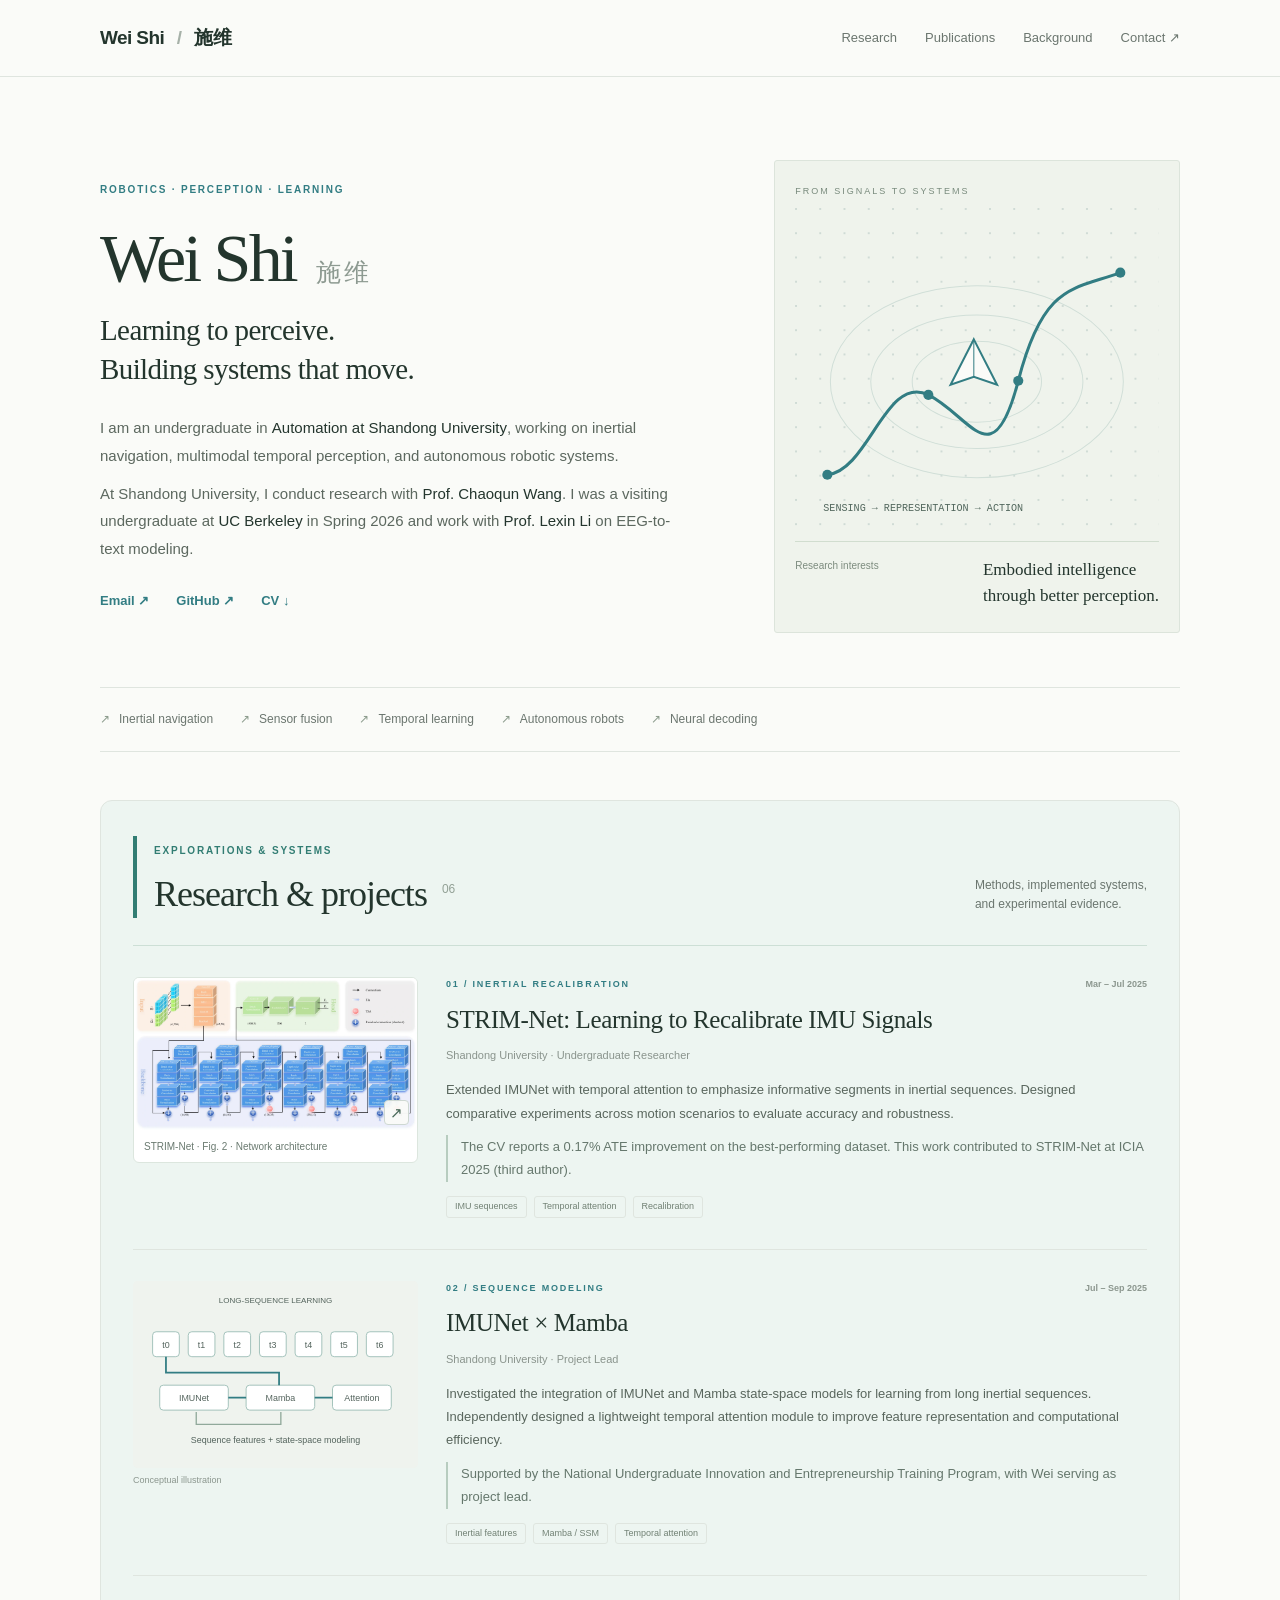
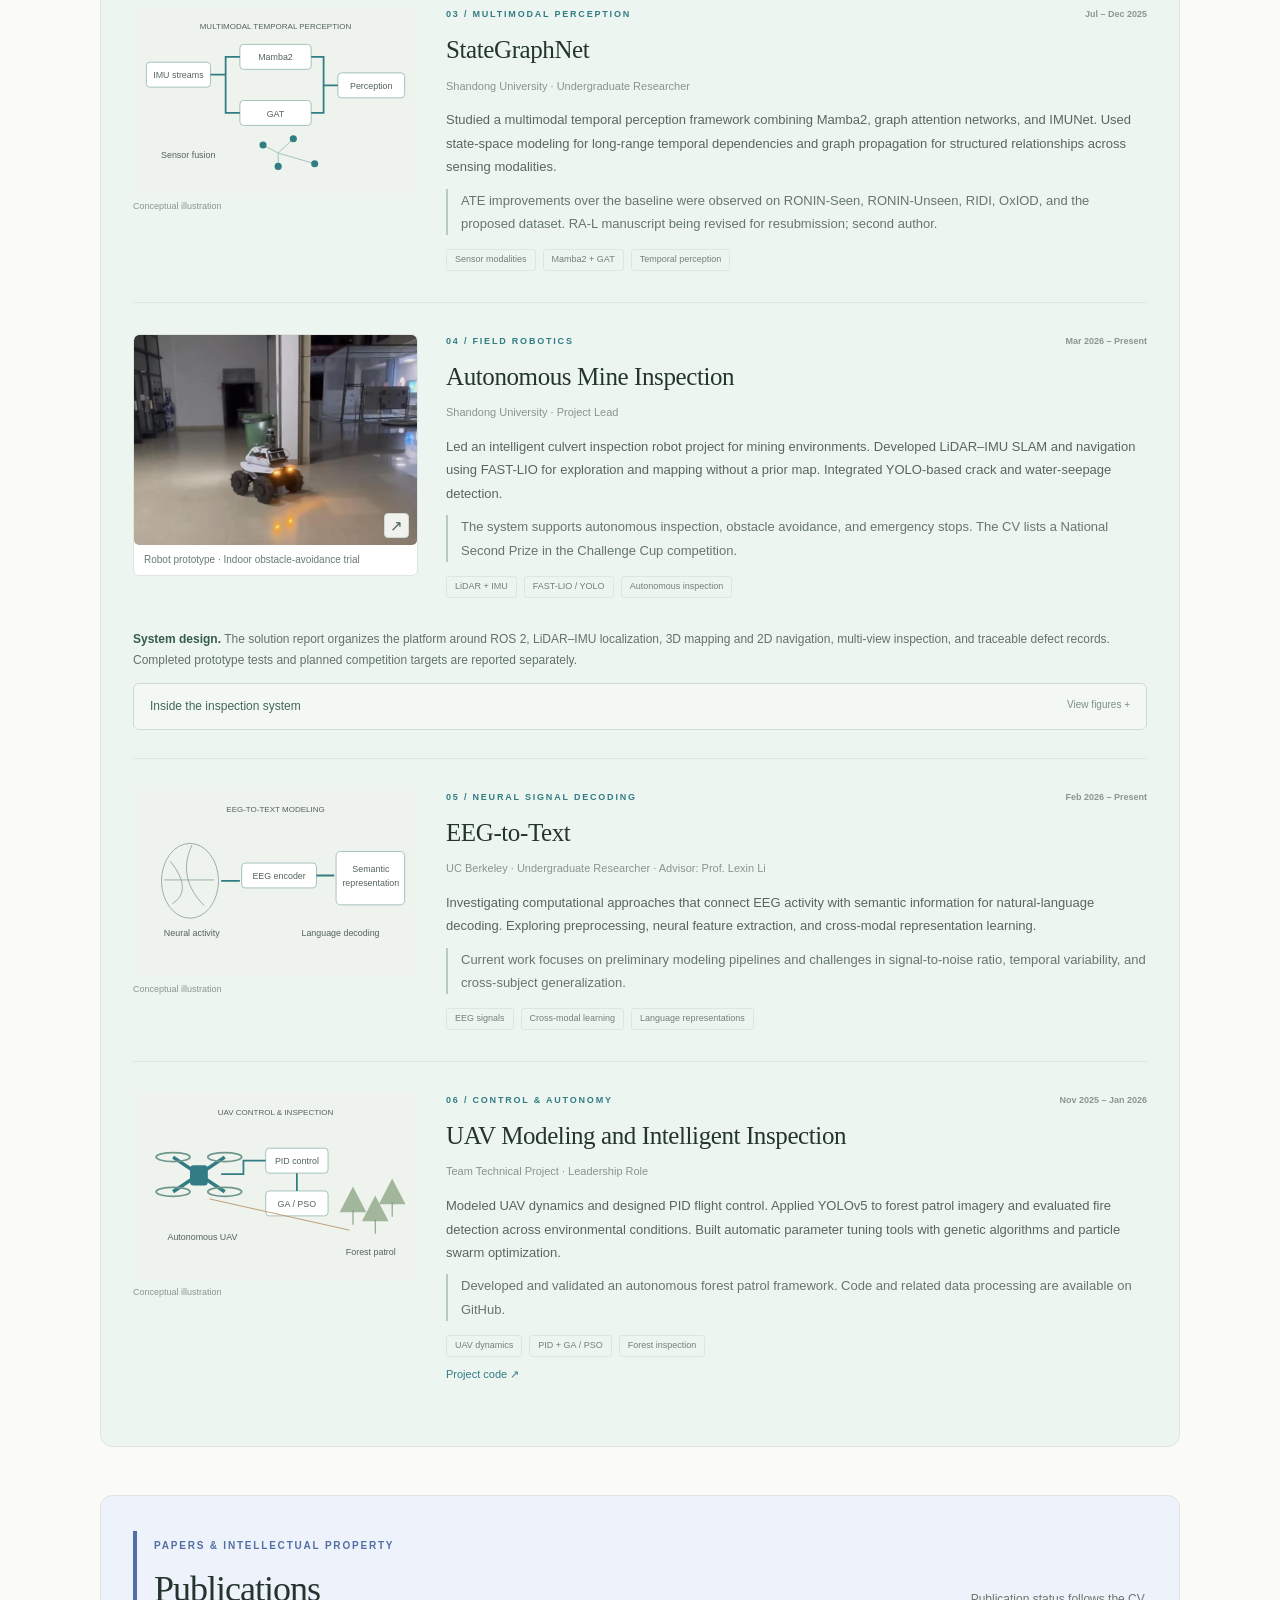
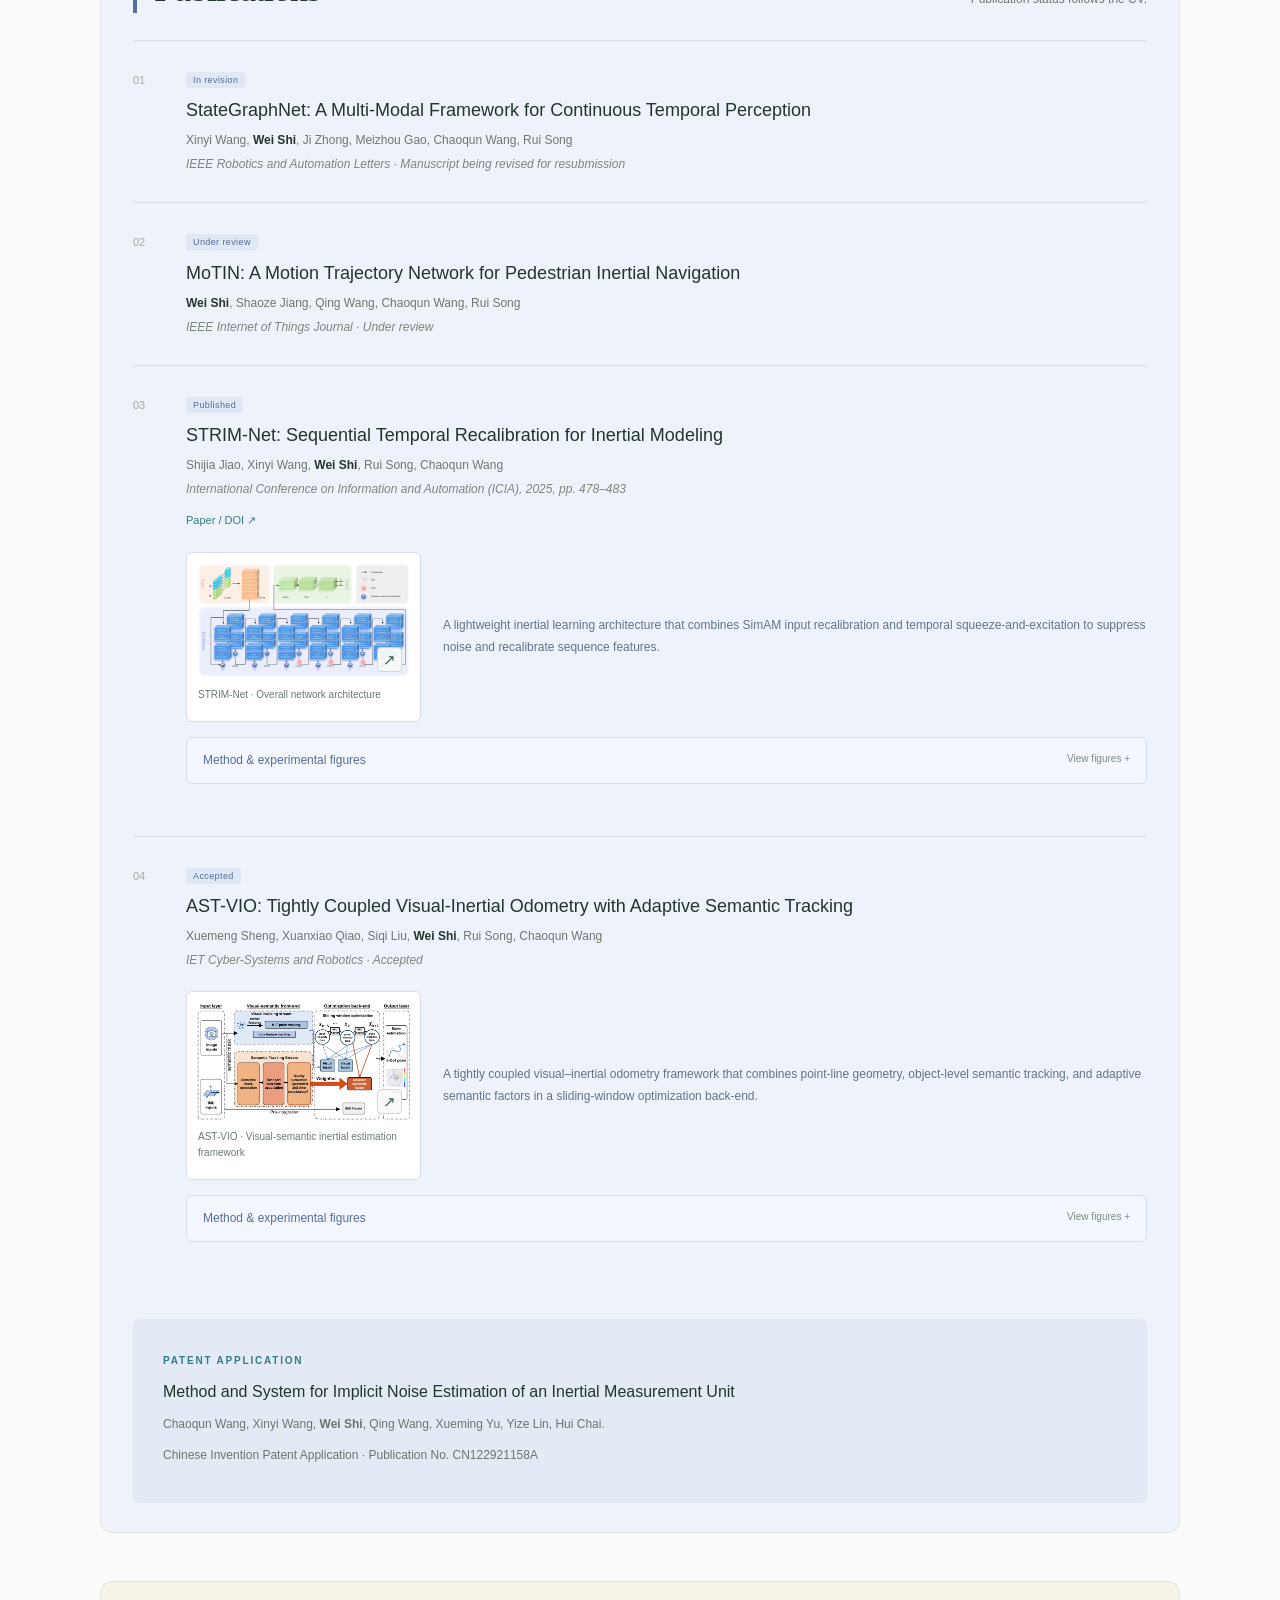
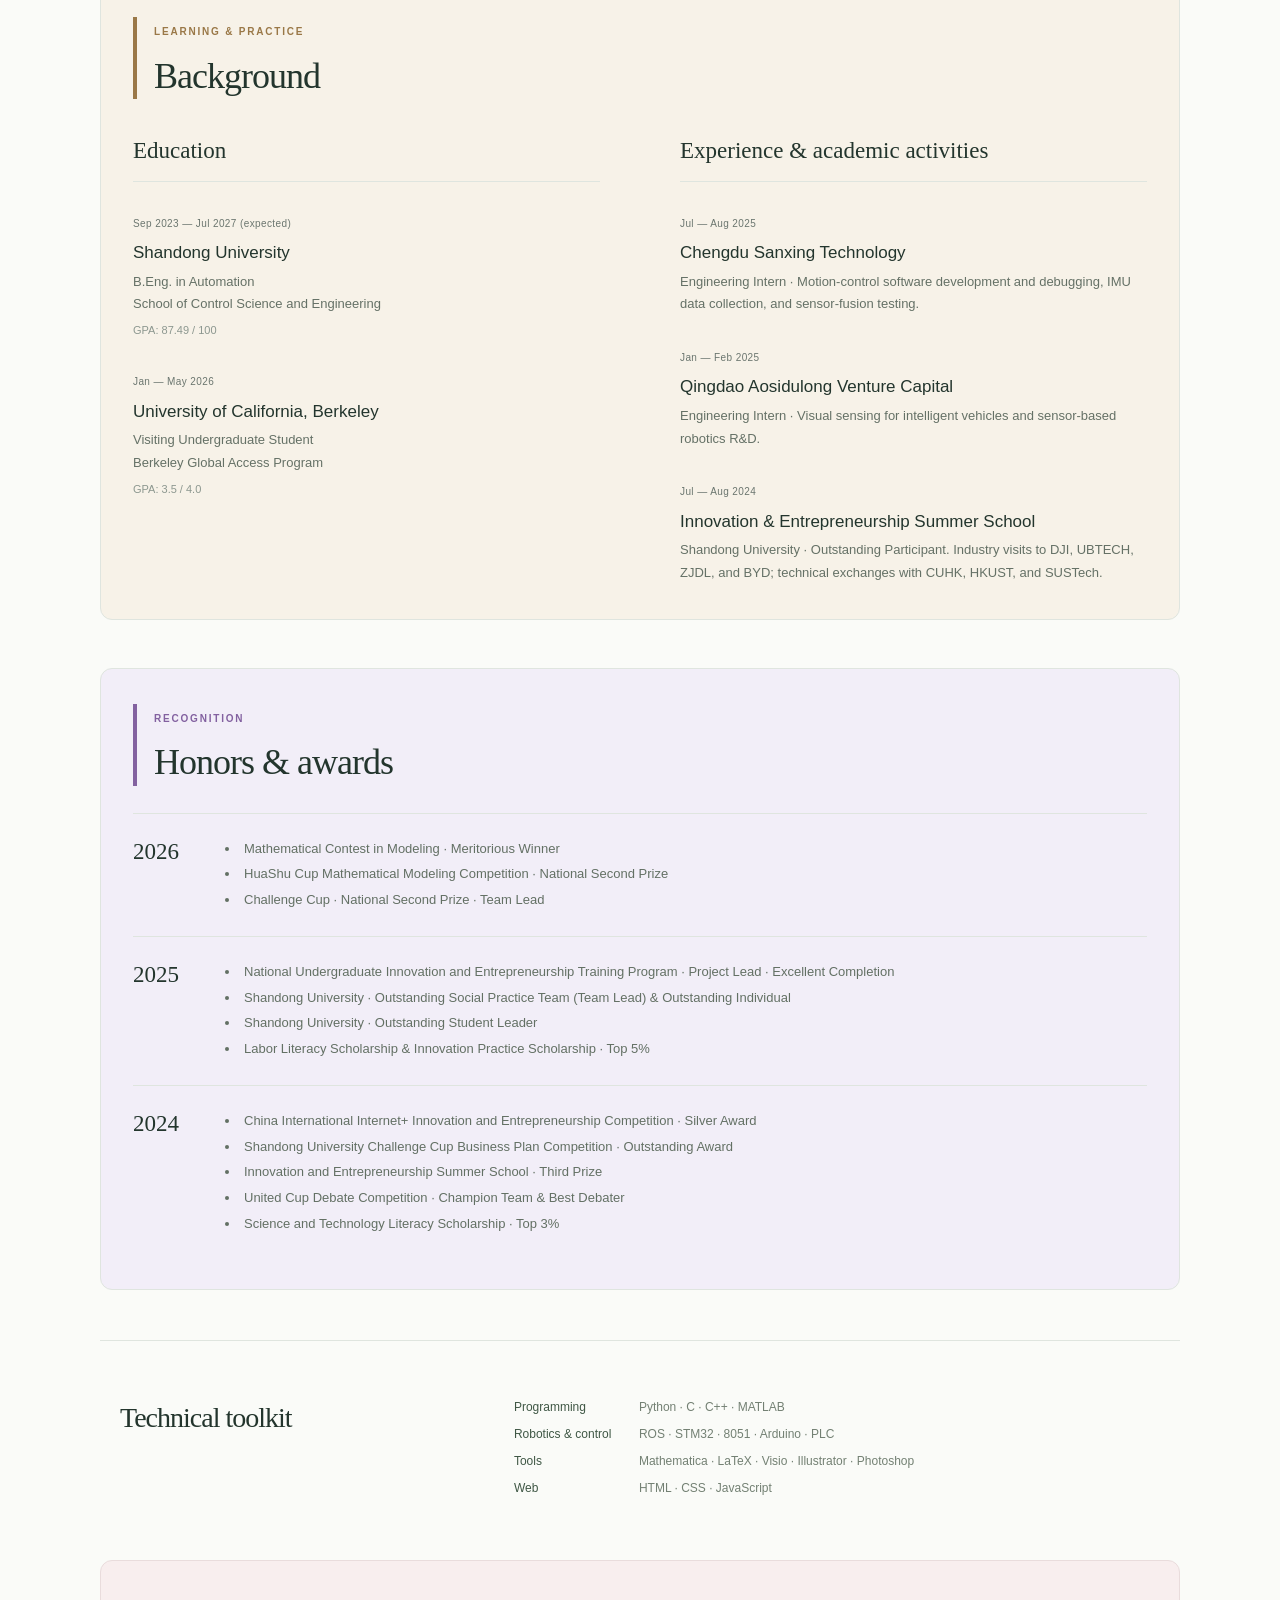
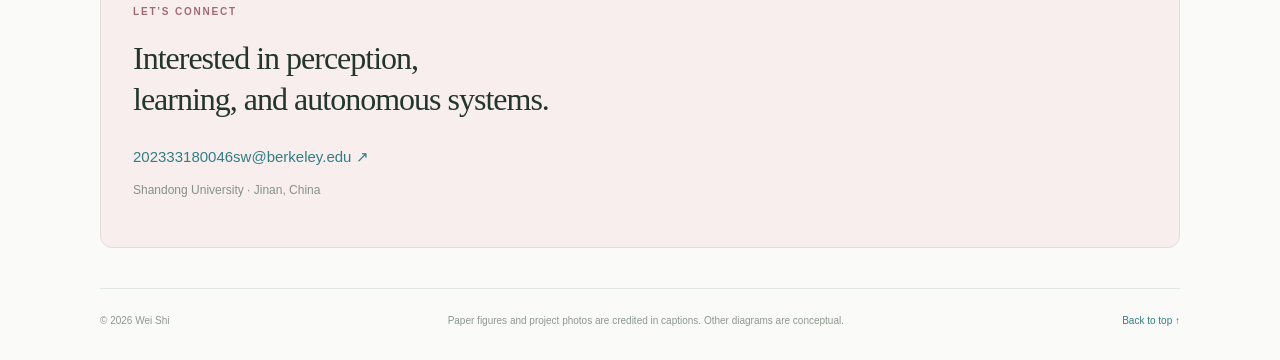
==== commit ed3cfe66: "Fix media paths, add loading animation, and improve homepage SEO" ====
--- a/index.html
+++ b/index.html
@@ -1,9 +1,45 @@
-<!doctype html><html lang="en"><head><meta charset="utf-8"><meta name="viewport" content="width=device-width,initial-scale=1"><meta name="description" content="Wei Shi — undergraduate researcher working on robot perception, inertial navigation, and neural signal decoding."><meta name="theme-color" content="#fafbf8"><title>Wei Shi | Robotics & Learning</title><link rel="icon" href="assets/favicon.svg"><link rel="stylesheet" href="style.css"></head><body>
+<!doctype html><html lang="en"><head>
+<meta charset="utf-8">
+<meta name="viewport" content="width=device-width,initial-scale=1">
+<title>Wei Shi (施维) | Robotics & Inertial Navigation Research</title>
+<meta name="description" content="Wei Shi (施维) is an Automation undergraduate researcher at Shandong University, focusing on inertial navigation, robot perception, sensor fusion, and autonomous robots.">
+<meta name="author" content="Wei Shi">
+<meta name="robots" content="index,follow,max-image-preview:large">
+<meta name="theme-color" content="#fafbf8">
+<link rel="canonical" href="https://cilialine.github.io/">
+<link rel="icon" href="favicon.svg" type="image/svg+xml">
+<link rel="stylesheet" href="style.css">
+<meta property="og:type" content="website">
+<meta property="og:site_name" content="Wei Shi | Academic Homepage">
+<meta property="og:title" content="Wei Shi (施维) | Robotics & Inertial Navigation Research">
+<meta property="og:description" content="Wei Shi (施维) is an Automation undergraduate researcher at Shandong University, focusing on inertial navigation, robot perception, sensor fusion, and autonomous robots.">
+<meta property="og:url" content="https://cilialine.github.io/">
+<meta property="og:locale" content="en_US">
+<meta name="twitter:card" content="summary">
+<meta name="twitter:title" content="Wei Shi (施维) | Robotics & Inertial Navigation">
+<meta name="twitter:description" content="Wei Shi (施维) is an Automation undergraduate researcher at Shandong University, focusing on inertial navigation, robot perception, sensor fusion, and autonomous robots.">
+<script type="application/ld+json">{"@context":"https://schema.org","@type":"Person","name":"Wei Shi","alternateName":"施维","url":"https://cilialine.github.io/","description":"Wei Shi (施维) is an Automation undergraduate researcher at Shandong University, focusing on inertial navigation, robot perception, sensor fusion, and autonomous robots.","affiliation":{"@type":"CollegeOrUniversity","name":"Shandong University"},"sameAs":["https://github.com/cilialine"],"knowsAbout":["Inertial Navigation","Sensor Fusion","Robotics","Robot Perception","Temporal Learning"]}</script>
+<script>document.documentElement.classList.add('js-loading');window.setTimeout(function(){document.documentElement.classList.remove('js-loading');},5000);</script>
+</head><body>
+<div id="site-preloader" aria-hidden="true">
+  <div class="preloader-content">
+    <svg class="preloader-trajectory" viewBox="0 0 240 120" focusable="false" aria-hidden="true">
+      <path class="preloader-gridline" d="M15 92H225M15 62H225M15 32H225"/>
+      <path class="preloader-path" d="M15 100 C55 96 63 28 112 49 S174 107 202 30 S224 20 229 18"/>
+      <circle cx="15" cy="100" r="3.5" fill="#327d83"/>
+      <circle cx="229" cy="18" r="3.5" fill="#327d83"/>
+    </svg>
+    <div class="preloader-name">Wei Shi <span>/ 施维</span></div>
+    <div class="preloader-subtitle">SENSING · LEARNING · NAVIGATION</div>
+    <div class="preloader-progress"><span></span></div>
+  </div>
+</div>
+
 <a class="skip" href="#about">Skip to content</a><header><nav class="wrap"><a href="#" class="wordmark">Wei Shi<span> / </span>施维</a><div class="navlinks"><a href="#research">Research</a><a href="#publications">Publications</a><a href="#background">Background</a><a href="#contact">Contact ↗</a></div></nav></header>
-<main class="wrap"><section id="about" class="hero"><div class="herotext"><div class="eyebrow">ROBOTICS · PERCEPTION · LEARNING</div><h1>Wei Shi<span class="chinese">施维</span></h1><p class="intro">Learning to perceive.<br>Building systems that move.</p><p>I am an undergraduate in <strong>Automation at Shandong University</strong>, working on inertial navigation, multimodal temporal perception, and autonomous robotic systems.</p><p>At Shandong University, I conduct research with <strong>Prof. Chaoqun Wang</strong>. I was a visiting undergraduate at <strong>UC Berkeley</strong> in Spring 2026 and work with <strong>Prof. Lexin Li</strong> on EEG-to-text modeling.</p><div class="herolinks"><a href="mailto:202333180046sw@berkeley.edu">Email ↗</a><a href="https://github.com/cilialine" target="_blank" rel="noopener">GitHub ↗</a><a href="assets/Wei_Shi_CV.docx" download>CV ↓</a></div></div><aside class="heroart" aria-label="Illustration of perception and navigation"><div class="artlabel">FROM SIGNALS TO SYSTEMS</div><svg viewBox="0 0 360 330" role="img" aria-label="Conceptual sensing and trajectory illustration"><defs><pattern id="grid" width="24" height="24" patternUnits="userSpaceOnUse"><circle cx="1" cy="1" r="1" fill="#c6d4cf"/></pattern></defs><rect width="360" height="330" fill="url(#grid)"/><g fill="none" stroke="#d1dfd8"><ellipse cx="180" cy="172" rx="145" ry="95"/><ellipse cx="180" cy="172" rx="105" ry="66"/><ellipse cx="180" cy="172" rx="64" ry="40"/></g><path d="M32 264C73 260 90 164 132 185S196 268 221 171S276 81 322 64" fill="none" stroke="#327d83" stroke-width="3"/><g fill="#327d83"><circle cx="32" cy="264" r="5"/><circle cx="132" cy="185" r="5"/><circle cx="221" cy="171" r="5"/><circle cx="322" cy="64" r="5"/></g><g transform="translate(177 158)"><path d="M0-28L23 17L0 9L-23 17Z" fill="#fafbf8" stroke="#327d83" stroke-width="2"/><path d="M0-28V9" stroke="#327d83"/></g><text x="28" y="300" font-family="monospace" font-size="10" fill="#52675d">SENSING → REPRESENTATION → ACTION</text></svg><div class="artfoot"><span>Research interests</span><b>Embodied intelligence<br>through better perception.</b></div></aside></section>
+<main class="wrap"><section id="about" class="hero"><div class="herotext"><div class="eyebrow">ROBOTICS · PERCEPTION · LEARNING</div><h1>Wei Shi<span class="chinese">施维</span></h1><p class="intro">Learning to perceive.<br>Building systems that move.</p><p>I am an undergraduate in <strong>Automation at Shandong University</strong>, working on inertial navigation, multimodal temporal perception, and autonomous robotic systems.</p><p>At Shandong University, I conduct research with <strong>Prof. Chaoqun Wang</strong>. I was a visiting undergraduate at <strong>UC Berkeley</strong> in Spring 2026 and work with <strong>Prof. Lexin Li</strong> on EEG-to-text modeling.</p><div class="herolinks"><a href="mailto:202333180046sw@berkeley.edu">Email ↗</a><a href="https://github.com/cilialine" target="_blank" rel="noopener">GitHub ↗</a><a href="Wei_Shi_CV.docx" download>CV ↓</a></div></div><aside class="heroart" aria-label="Illustration of perception and navigation"><div class="artlabel">FROM SIGNALS TO SYSTEMS</div><svg viewBox="0 0 360 330" role="img" aria-label="Conceptual sensing and trajectory illustration"><defs><pattern id="grid" width="24" height="24" patternUnits="userSpaceOnUse"><circle cx="1" cy="1" r="1" fill="#c6d4cf"/></pattern></defs><rect width="360" height="330" fill="url(#grid)"/><g fill="none" stroke="#d1dfd8"><ellipse cx="180" cy="172" rx="145" ry="95"/><ellipse cx="180" cy="172" rx="105" ry="66"/><ellipse cx="180" cy="172" rx="64" ry="40"/></g><path d="M32 264C73 260 90 164 132 185S196 268 221 171S276 81 322 64" fill="none" stroke="#327d83" stroke-width="3"/><g fill="#327d83"><circle cx="32" cy="264" r="5"/><circle cx="132" cy="185" r="5"/><circle cx="221" cy="171" r="5"/><circle cx="322" cy="64" r="5"/></g><g transform="translate(177 158)"><path d="M0-28L23 17L0 9L-23 17Z" fill="#fafbf8" stroke="#327d83" stroke-width="2"/><path d="M0-28V9" stroke="#327d83"/></g><text x="28" y="300" font-family="monospace" font-size="10" fill="#52675d">SENSING → REPRESENTATION → ACTION</text></svg><div class="artfoot"><span>Research interests</span><b>Embodied intelligence<br>through better perception.</b></div></aside></section>
 <div class="interests"><span>Inertial navigation</span><span>Sensor fusion</span><span>Temporal learning</span><span>Autonomous robots</span><span>Neural decoding</span></div>
-<section id="research"><div class="sectionhead"><div><span class="eyebrow">EXPLORATIONS & SYSTEMS</span><h2>Research & projects<span>06</span></h2></div><p>Methods, implemented systems,<br>and experimental evidence.</p></div><article class="research"><figure class="sourcefigure "><button class="figurebutton" type="button" data-full="assets/strim-architecture.webp" data-caption="STRIM-Net · Fig. 2 · Network architecture" aria-label="Enlarge: STRIM-Net · Fig. 2 · Network architecture"><img src="assets/strim-architecture.webp" alt="STRIM-Net · Fig. 2 · Network architecture" width="1704" height="926" loading="lazy"><span class="zoommark" aria-hidden="true">↗</span></button><figcaption>STRIM-Net · Fig. 2 · Network architecture</figcaption></figure><div><div class="eyebrow">01 / Inertial recalibration <span>Mar – Jul 2025</span></div><h3>STRIM-Net: Learning to Recalibrate IMU Signals</h3><p class="role">Shandong University · Undergraduate Researcher</p><p>Extended IMUNet with temporal attention to emphasize informative segments in inertial sequences. Designed comparative experiments across motion scenarios to evaluate accuracy and robustness.</p><p class="result">The CV reports a 0.17% ATE improvement on the best-performing dataset. This work contributed to STRIM-Net at ICIA 2025 (third author).</p><div class="tags"><span>IMU sequences</span><span>Temporal attention</span><span>Recalibration</span></div></div></article><article class="research"><figure><img src="assets/research-02.svg" alt="Conceptual illustration of IMUNet × Mamba" loading="lazy" width="640" height="420"><figcaption>Conceptual illustration</figcaption></figure><div><div class="eyebrow">02 / Sequence modeling <span>Jul – Sep 2025</span></div><h3>IMUNet × Mamba</h3><p class="role">Shandong University · Project Lead</p><p>Investigated the integration of IMUNet and Mamba state-space models for learning from long inertial sequences. Independently designed a lightweight temporal attention module to improve feature representation and computational efficiency.</p><p class="result">Supported by the National Undergraduate Innovation and Entrepreneurship Training Program, with Wei serving as project lead.</p><div class="tags"><span>Inertial features</span><span>Mamba / SSM</span><span>Temporal attention</span></div></div></article><article class="research"><figure><img src="assets/research-03.svg" alt="Conceptual illustration of StateGraphNet" loading="lazy" width="640" height="420"><figcaption>Conceptual illustration</figcaption></figure><div><div class="eyebrow">03 / Multimodal perception <span>Jul – Dec 2025</span></div><h3>StateGraphNet</h3><p class="role">Shandong University · Undergraduate Researcher</p><p>Studied a multimodal temporal perception framework combining Mamba2, graph attention networks, and IMUNet. Used state-space modeling for long-range temporal dependencies and graph propagation for structured relationships across sensing modalities.</p><p class="result">ATE improvements over the baseline were observed on RONIN-Seen, RONIN-Unseen, RIDI, OxIOD, and the proposed dataset. RA-L manuscript being revised for resubmission; second author.</p><div class="tags"><span>Sensor modalities</span><span>Mamba2 + GAT</span><span>Temporal perception</span></div></div></article><article class="research"><figure class="sourcefigure "><button class="figurebutton" type="button" data-full="assets/robot-indoor.webp" data-caption="Robot prototype · Indoor obstacle-avoidance trial" aria-label="Enlarge: Robot prototype · Indoor obstacle-avoidance trial"><img src="assets/robot-indoor.webp" alt="Robot prototype · Indoor obstacle-avoidance trial" width="847" height="629" loading="lazy"><span class="zoommark" aria-hidden="true">↗</span></button><figcaption>Robot prototype · Indoor obstacle-avoidance trial</figcaption></figure><div><div class="eyebrow">04 / Field robotics <span>Mar 2026 – Present</span></div><h3>Autonomous Mine Inspection</h3><p class="role">Shandong University · Project Lead</p><p>Led an intelligent culvert inspection robot project for mining environments. Developed LiDAR–IMU SLAM and navigation using FAST-LIO for exploration and mapping without a prior map. Integrated YOLO-based crack and water-seepage detection.</p><p class="result">The system supports autonomous inspection, obstacle avoidance, and emergency stops. The CV lists a National Second Prize in the Challenge Cup competition.</p><div class="tags"><span>LiDAR + IMU</span><span>FAST-LIO / YOLO</span><span>Autonomous inspection</span></div></div></article><p class="projectnote"><b>System design.</b> The solution report organizes the platform around ROS 2, LiDAR–IMU localization, 3D mapping and 2D navigation, multi-view inspection, and traceable defect records. Completed prototype tests and planned competition targets are reported separately.</p><details class="projectgallery"><summary>Inside the inspection system<span>View figures +</span></summary><div class="gallerygrid"><figure class="sourcefigure "><button class="figurebutton" type="button" data-full="assets/robot-workflow.webp" data-caption="Inspection task workflow · Solution report, Fig. 1-4" aria-label="Enlarge: Inspection task workflow · Solution report, Fig. 1-4"><img src="assets/robot-workflow.webp" alt="Inspection task workflow · Solution report, Fig. 1-4" width="1800" height="779" loading="lazy"><span class="zoommark" aria-hidden="true">↗</span></button><figcaption>Inspection task workflow · Solution report, Fig. 1-4</figcaption></figure><figure class="sourcefigure "><button class="figurebutton" type="button" data-full="assets/robot-map.webp" data-caption="Outdoor 3D point-cloud map · Solution report, Fig. 8-7" aria-label="Enlarge: Outdoor 3D point-cloud map · Solution report, Fig. 8-7"><img src="assets/robot-map.webp" alt="Outdoor 3D point-cloud map · Solution report, Fig. 8-7" width="1043" height="670" loading="lazy"><span class="zoommark" aria-hidden="true">↗</span></button><figcaption>Outdoor 3D point-cloud map · Solution report, Fig. 8-7</figcaption></figure><figure class="sourcefigure "><button class="figurebutton" type="button" data-full="assets/robot-water.webp" data-caption="Inspection robot · 20 cm water-depth trial · Solution report, Fig. 8-3" aria-label="Enlarge: Inspection robot · 20 cm water-depth trial · Solution report, Fig. 8-3"><img src="assets/robot-water.webp" alt="Inspection robot · 20 cm water-depth trial · Solution report, Fig. 8-3" width="1080" height="583" loading="lazy"><span class="zoommark" aria-hidden="true">↗</span></button><figcaption>Inspection robot · 20 cm water-depth trial · Solution report, Fig. 8-3</figcaption></figure><figure class="sourcefigure "><button class="figurebutton" type="button" data-full="assets/robot-cracks.webp" data-caption="Crack segmentation on TACK · Input / Ground truth / Prediction · Solution report, Fig. 8-8" aria-label="Enlarge: Crack segmentation on TACK · Input / Ground truth / Prediction · Solution report, Fig. 8-8"><img src="assets/robot-cracks.webp" alt="Crack segmentation on TACK · Input / Ground truth / Prediction · Solution report, Fig. 8-8" width="1800" height="646" loading="lazy"><span class="zoommark" aria-hidden="true">↗</span></button><figcaption>Crack segmentation on TACK · Input / Ground truth / Prediction · Solution report, Fig. 8-8</figcaption></figure><figure class="sourcefigure "><button class="figurebutton" type="button" data-full="assets/robot-seepage.webp" data-caption="Water-seepage segmentation on self-collected scenes · Solution report, Fig. 8-12" aria-label="Enlarge: Water-seepage segmentation on self-collected scenes · Solution report, Fig. 8-12"><img src="assets/robot-seepage.webp" alt="Water-seepage segmentation on self-collected scenes · Solution report, Fig. 8-12" width="1800" height="771" loading="lazy"><span class="zoommark" aria-hidden="true">↗</span></button><figcaption>Water-seepage segmentation on self-collected scenes · Solution report, Fig. 8-12</figcaption></figure></div></details><article class="research"><figure><img src="assets/research-05.svg" alt="Conceptual illustration of EEG-to-Text" loading="lazy" width="640" height="420"><figcaption>Conceptual illustration</figcaption></figure><div><div class="eyebrow">05 / Neural signal decoding <span>Feb 2026 – Present</span></div><h3>EEG-to-Text</h3><p class="role">UC Berkeley · Undergraduate Researcher · Advisor: Prof. Lexin Li</p><p>Investigating computational approaches that connect EEG activity with semantic information for natural-language decoding. Exploring preprocessing, neural feature extraction, and cross-modal representation learning.</p><p class="result">Current work focuses on preliminary modeling pipelines and challenges in signal-to-noise ratio, temporal variability, and cross-subject generalization.</p><div class="tags"><span>EEG signals</span><span>Cross-modal learning</span><span>Language representations</span></div></div></article><article class="research"><figure><img src="assets/research-06.svg" alt="Conceptual illustration of UAV Modeling and Intelligent Inspection" loading="lazy" width="640" height="420"><figcaption>Conceptual illustration</figcaption></figure><div><div class="eyebrow">06 / Control & autonomy <span>Nov 2025 – Jan 2026</span></div><h3>UAV Modeling and Intelligent Inspection</h3><p class="role">Team Technical Project · Leadership Role</p><p>Modeled UAV dynamics and designed PID flight control. Applied YOLOv5 to forest patrol imagery and evaluated fire detection across environmental conditions. Built automatic parameter tuning tools with genetic algorithms and particle swarm optimization.</p><p class="result">Developed and validated an autonomous forest patrol framework. Code and related data processing are available on GitHub.</p><div class="tags"><span>UAV dynamics</span><span>PID + GA / PSO</span><span>Forest inspection</span></div><a class="textlink" href="https://github.com/cilialine/uav-modeling-and-related-data-processing" target="_blank" rel="noopener">Project code ↗</a></div></article></section>
-<section id="publications"><div class="sectionhead"><div><span class="eyebrow">PAPERS & INTELLECTUAL PROPERTY</span><h2>Publications</h2></div><p>Publication status follows the CV.</p></div><article class="pub"><span class="pubnum">01</span><div><span class="badge">In revision</span><h3>StateGraphNet: A Multi-Modal Framework for Continuous Temporal Perception</h3><p>Xinyi Wang, <b>Wei Shi</b>, Ji Zhong, Meizhou Gao, Chaoqun Wang, Rui Song</p><p class="venue">IEEE Robotics and Automation Letters · Manuscript being revised for resubmission</p></div></article><article class="pub"><span class="pubnum">02</span><div><span class="badge">Under review</span><h3>MoTIN: A Motion Trajectory Network for Pedestrian Inertial Navigation</h3><p><b>Wei Shi</b>, Shaoze Jiang, Qing Wang, Chaoqun Wang, Rui Song</p><p class="venue">IEEE Internet of Things Journal · Under review</p></div></article><article class="pub"><span class="pubnum">03</span><div><span class="badge">Published</span><h3>STRIM-Net: Sequential Temporal Recalibration for Inertial Modeling</h3><p>Shijia Jiao, Xinyi Wang, <b>Wei Shi</b>, Rui Song, Chaoqun Wang</p><p class="venue">International Conference on Information and Automation (ICIA), 2025, pp. 478–483</p><a class=textlink href=https://doi.org/10.1109/ICIA64617.2025.11277540 target=_blank rel=noopener>Paper / DOI ↗</a><div class="paperfeature"><figure class="sourcefigure "><button class="figurebutton" type="button" data-full="assets/strim-architecture.webp" data-caption="STRIM-Net · Overall network architecture" aria-label="Enlarge: STRIM-Net · Overall network architecture"><img src="assets/strim-architecture.webp" alt="STRIM-Net · Overall network architecture" width="1704" height="926" loading="lazy"><span class="zoommark" aria-hidden="true">↗</span></button><figcaption>STRIM-Net · Overall network architecture</figcaption></figure><p>A lightweight inertial learning architecture that combines SimAM input recalibration and temporal squeeze-and-excitation to suppress noise and recalibrate sequence features.</p></div><details class="projectgallery"><summary>Method & experimental figures<span>View figures +</span></summary><div class="gallerygrid"><figure class="sourcefigure "><button class="figurebutton" type="button" data-full="assets/strim-attention.webp" data-caption="STRIM-Net · Fig. 3 · Temporal Squeeze-and-Excitation module" aria-label="Enlarge: STRIM-Net · Fig. 3 · Temporal Squeeze-and-Excitation module"><img src="assets/strim-attention.webp" alt="STRIM-Net · Fig. 3 · Temporal Squeeze-and-Excitation module" width="1704" height="483" loading="lazy"><span class="zoommark" aria-hidden="true">↗</span></button><figcaption>STRIM-Net · Fig. 3 · Temporal Squeeze-and-Excitation module</figcaption></figure><figure class="sourcefigure "><button class="figurebutton" type="button" data-full="assets/strim-trajectories.webp" data-caption="STRIM-Net · Supplied manuscript, p. 5 · Trajectory comparisons" aria-label="Enlarge: STRIM-Net · Supplied manuscript, p. 5 · Trajectory comparisons"><img src="assets/strim-trajectories.webp" alt="STRIM-Net · Supplied manuscript, p. 5 · Trajectory comparisons" width="1704" height="780" loading="lazy"><span class="zoommark" aria-hidden="true">↗</span></button><figcaption>STRIM-Net · Supplied manuscript, p. 5 · Trajectory comparisons</figcaption></figure></div></details></div></article><article class="pub"><span class="pubnum">04</span><div><span class="badge">Accepted</span><h3>AST-VIO: Tightly Coupled Visual-Inertial Odometry with Adaptive Semantic Tracking</h3><p>Xuemeng Sheng, Xuanxiao Qiao, Siqi Liu, <b>Wei Shi</b>, Rui Song, Chaoqun Wang</p><p class="venue">IET Cyber-Systems and Robotics · Accepted</p><div class="paperfeature"><figure class="sourcefigure "><button class="figurebutton" type="button" data-full="assets/ast-framework.webp" data-caption="AST-VIO · Visual-semantic inertial estimation framework" aria-label="Enlarge: AST-VIO · Visual-semantic inertial estimation framework"><img src="assets/ast-framework.webp" alt="AST-VIO · Visual-semantic inertial estimation framework" width="1687" height="941" loading="lazy"><span class="zoommark" aria-hidden="true">↗</span></button><figcaption>AST-VIO · Visual-semantic inertial estimation framework</figcaption></figure><p>A tightly coupled visual–inertial odometry framework that combines point-line geometry, object-level semantic tracking, and adaptive semantic factors in a sliding-window optimization back-end.</p></div><details class="projectgallery"><summary>Method & experimental figures<span>View figures +</span></summary><div class="gallerygrid"><figure class="sourcefigure "><button class="figurebutton" type="button" data-full="assets/ast-tracking.webp" data-caption="AST-VIO · Supplied manuscript, p. 11 · Semantic tracking on selected image sequences" aria-label="Enlarge: AST-VIO · Supplied manuscript, p. 11 · Semantic tracking on selected image sequences"><img src="assets/ast-tracking.webp" alt="AST-VIO · Supplied manuscript, p. 11 · Semantic tracking on selected image sequences" width="1687" height="822" loading="lazy"><span class="zoommark" aria-hidden="true">↗</span></button><figcaption>AST-VIO · Supplied manuscript, p. 11 · Semantic tracking on selected image sequences</figcaption></figure></div></details></div></article><div class="patent"><span class="eyebrow">PATENT APPLICATION</span><h3>Method and System for Implicit Noise Estimation of an Inertial Measurement Unit</h3><p>Chaoqun Wang, Xinyi Wang, <b>Wei Shi</b>, Qing Wang, Xueming Yu, Yize Lin, Hui Chai.</p><p>Chinese Invention Patent Application · Publication No. CN122921158A</p></div></section>
+<section id="research"><div class="sectionhead"><div><span class="eyebrow">EXPLORATIONS & SYSTEMS</span><h2>Research & projects<span>06</span></h2></div><p>Methods, implemented systems,<br>and experimental evidence.</p></div><article class="research"><figure class="sourcefigure "><button class="figurebutton" type="button" data-full="strim-architecture.webp" data-caption="STRIM-Net · Fig. 2 · Network architecture" aria-label="Enlarge: STRIM-Net · Fig. 2 · Network architecture"><img src="strim-architecture.webp" alt="STRIM-Net · Fig. 2 · Network architecture" width="1704" height="926" loading="lazy"><span class="zoommark" aria-hidden="true">↗</span></button><figcaption>STRIM-Net · Fig. 2 · Network architecture</figcaption></figure><div><div class="eyebrow">01 / Inertial recalibration <span>Mar – Jul 2025</span></div><h3>STRIM-Net: Learning to Recalibrate IMU Signals</h3><p class="role">Shandong University · Undergraduate Researcher</p><p>Extended IMUNet with temporal attention to emphasize informative segments in inertial sequences. Designed comparative experiments across motion scenarios to evaluate accuracy and robustness.</p><p class="result">The CV reports a 0.17% ATE improvement on the best-performing dataset. This work contributed to STRIM-Net at ICIA 2025 (third author).</p><div class="tags"><span>IMU sequences</span><span>Temporal attention</span><span>Recalibration</span></div></div></article><article class="research"><figure><img src="research-02.svg" alt="Conceptual illustration of IMUNet × Mamba" loading="lazy" width="640" height="420"><figcaption>Conceptual illustration</figcaption></figure><div><div class="eyebrow">02 / Sequence modeling <span>Jul – Sep 2025</span></div><h3>IMUNet × Mamba</h3><p class="role">Shandong University · Project Lead</p><p>Investigated the integration of IMUNet and Mamba state-space models for learning from long inertial sequences. Independently designed a lightweight temporal attention module to improve feature representation and computational efficiency.</p><p class="result">Supported by the National Undergraduate Innovation and Entrepreneurship Training Program, with Wei serving as project lead.</p><div class="tags"><span>Inertial features</span><span>Mamba / SSM</span><span>Temporal attention</span></div></div></article><article class="research"><figure><img src="research-03.svg" alt="Conceptual illustration of StateGraphNet" loading="lazy" width="640" height="420"><figcaption>Conceptual illustration</figcaption></figure><div><div class="eyebrow">03 / Multimodal perception <span>Jul – Dec 2025</span></div><h3>StateGraphNet</h3><p class="role">Shandong University · Undergraduate Researcher</p><p>Studied a multimodal temporal perception framework combining Mamba2, graph attention networks, and IMUNet. Used state-space modeling for long-range temporal dependencies and graph propagation for structured relationships across sensing modalities.</p><p class="result">ATE improvements over the baseline were observed on RONIN-Seen, RONIN-Unseen, RIDI, OxIOD, and the proposed dataset. RA-L manuscript being revised for resubmission; second author.</p><div class="tags"><span>Sensor modalities</span><span>Mamba2 + GAT</span><span>Temporal perception</span></div></div></article><article class="research"><figure class="sourcefigure "><button class="figurebutton" type="button" data-full="robot-indoor.webp" data-caption="Robot prototype · Indoor obstacle-avoidance trial" aria-label="Enlarge: Robot prototype · Indoor obstacle-avoidance trial"><img src="robot-indoor.webp" alt="Robot prototype · Indoor obstacle-avoidance trial" width="847" height="629" loading="lazy"><span class="zoommark" aria-hidden="true">↗</span></button><figcaption>Robot prototype · Indoor obstacle-avoidance trial</figcaption></figure><div><div class="eyebrow">04 / Field robotics <span>Mar 2026 – Present</span></div><h3>Autonomous Mine Inspection</h3><p class="role">Shandong University · Project Lead</p><p>Led an intelligent culvert inspection robot project for mining environments. Developed LiDAR–IMU SLAM and navigation using FAST-LIO for exploration and mapping without a prior map. Integrated YOLO-based crack and water-seepage detection.</p><p class="result">The system supports autonomous inspection, obstacle avoidance, and emergency stops. The CV lists a National Second Prize in the Challenge Cup competition.</p><div class="tags"><span>LiDAR + IMU</span><span>FAST-LIO / YOLO</span><span>Autonomous inspection</span></div></div></article><p class="projectnote"><b>System design.</b> The solution report organizes the platform around ROS 2, LiDAR–IMU localization, 3D mapping and 2D navigation, multi-view inspection, and traceable defect records. Completed prototype tests and planned competition targets are reported separately.</p><details class="projectgallery"><summary>Inside the inspection system<span>View figures +</span></summary><div class="gallerygrid"><figure class="sourcefigure "><button class="figurebutton" type="button" data-full="robot-workflow.webp" data-caption="Inspection task workflow · Solution report, Fig. 1-4" aria-label="Enlarge: Inspection task workflow · Solution report, Fig. 1-4"><img src="robot-workflow.webp" alt="Inspection task workflow · Solution report, Fig. 1-4" width="1800" height="779" loading="lazy"><span class="zoommark" aria-hidden="true">↗</span></button><figcaption>Inspection task workflow · Solution report, Fig. 1-4</figcaption></figure><figure class="sourcefigure "><button class="figurebutton" type="button" data-full="robot-map.webp" data-caption="Outdoor 3D point-cloud map · Solution report, Fig. 8-7" aria-label="Enlarge: Outdoor 3D point-cloud map · Solution report, Fig. 8-7"><img src="robot-map.webp" alt="Outdoor 3D point-cloud map · Solution report, Fig. 8-7" width="1043" height="670" loading="lazy"><span class="zoommark" aria-hidden="true">↗</span></button><figcaption>Outdoor 3D point-cloud map · Solution report, Fig. 8-7</figcaption></figure><figure class="sourcefigure "><button class="figurebutton" type="button" data-full="robot-water.webp" data-caption="Inspection robot · 20 cm water-depth trial · Solution report, Fig. 8-3" aria-label="Enlarge: Inspection robot · 20 cm water-depth trial · Solution report, Fig. 8-3"><img src="robot-water.webp" alt="Inspection robot · 20 cm water-depth trial · Solution report, Fig. 8-3" width="1080" height="583" loading="lazy"><span class="zoommark" aria-hidden="true">↗</span></button><figcaption>Inspection robot · 20 cm water-depth trial · Solution report, Fig. 8-3</figcaption></figure><figure class="sourcefigure "><button class="figurebutton" type="button" data-full="robot-cracks.webp" data-caption="Crack segmentation on TACK · Input / Ground truth / Prediction · Solution report, Fig. 8-8" aria-label="Enlarge: Crack segmentation on TACK · Input / Ground truth / Prediction · Solution report, Fig. 8-8"><img src="robot-cracks.webp" alt="Crack segmentation on TACK · Input / Ground truth / Prediction · Solution report, Fig. 8-8" width="1800" height="646" loading="lazy"><span class="zoommark" aria-hidden="true">↗</span></button><figcaption>Crack segmentation on TACK · Input / Ground truth / Prediction · Solution report, Fig. 8-8</figcaption></figure><figure class="sourcefigure "><button class="figurebutton" type="button" data-full="robot-seepage.webp" data-caption="Water-seepage segmentation on self-collected scenes · Solution report, Fig. 8-12" aria-label="Enlarge: Water-seepage segmentation on self-collected scenes · Solution report, Fig. 8-12"><img src="robot-seepage.webp" alt="Water-seepage segmentation on self-collected scenes · Solution report, Fig. 8-12" width="1800" height="771" loading="lazy"><span class="zoommark" aria-hidden="true">↗</span></button><figcaption>Water-seepage segmentation on self-collected scenes · Solution report, Fig. 8-12</figcaption></figure></div></details><article class="research"><figure><img src="research-05.svg" alt="Conceptual illustration of EEG-to-Text" loading="lazy" width="640" height="420"><figcaption>Conceptual illustration</figcaption></figure><div><div class="eyebrow">05 / Neural signal decoding <span>Feb 2026 – Present</span></div><h3>EEG-to-Text</h3><p class="role">UC Berkeley · Undergraduate Researcher · Advisor: Prof. Lexin Li</p><p>Investigating computational approaches that connect EEG activity with semantic information for natural-language decoding. Exploring preprocessing, neural feature extraction, and cross-modal representation learning.</p><p class="result">Current work focuses on preliminary modeling pipelines and challenges in signal-to-noise ratio, temporal variability, and cross-subject generalization.</p><div class="tags"><span>EEG signals</span><span>Cross-modal learning</span><span>Language representations</span></div></div></article><article class="research"><figure><img src="research-06.svg" alt="Conceptual illustration of UAV Modeling and Intelligent Inspection" loading="lazy" width="640" height="420"><figcaption>Conceptual illustration</figcaption></figure><div><div class="eyebrow">06 / Control & autonomy <span>Nov 2025 – Jan 2026</span></div><h3>UAV Modeling and Intelligent Inspection</h3><p class="role">Team Technical Project · Leadership Role</p><p>Modeled UAV dynamics and designed PID flight control. Applied YOLOv5 to forest patrol imagery and evaluated fire detection across environmental conditions. Built automatic parameter tuning tools with genetic algorithms and particle swarm optimization.</p><p class="result">Developed and validated an autonomous forest patrol framework. Code and related data processing are available on GitHub.</p><div class="tags"><span>UAV dynamics</span><span>PID + GA / PSO</span><span>Forest inspection</span></div><a class="textlink" href="https://github.com/cilialine/uav-modeling-and-related-data-processing" target="_blank" rel="noopener">Project code ↗</a></div></article></section>
+<section id="publications"><div class="sectionhead"><div><span class="eyebrow">PAPERS & INTELLECTUAL PROPERTY</span><h2>Publications</h2></div><p>Publication status follows the CV.</p></div><article class="pub"><span class="pubnum">01</span><div><span class="badge">In revision</span><h3>StateGraphNet: A Multi-Modal Framework for Continuous Temporal Perception</h3><p>Xinyi Wang, <b>Wei Shi</b>, Ji Zhong, Meizhou Gao, Chaoqun Wang, Rui Song</p><p class="venue">IEEE Robotics and Automation Letters · Manuscript being revised for resubmission</p></div></article><article class="pub"><span class="pubnum">02</span><div><span class="badge">Under review</span><h3>MoTIN: A Motion Trajectory Network for Pedestrian Inertial Navigation</h3><p><b>Wei Shi</b>, Shaoze Jiang, Qing Wang, Chaoqun Wang, Rui Song</p><p class="venue">IEEE Internet of Things Journal · Under review</p></div></article><article class="pub"><span class="pubnum">03</span><div><span class="badge">Published</span><h3>STRIM-Net: Sequential Temporal Recalibration for Inertial Modeling</h3><p>Shijia Jiao, Xinyi Wang, <b>Wei Shi</b>, Rui Song, Chaoqun Wang</p><p class="venue">International Conference on Information and Automation (ICIA), 2025, pp. 478–483</p><a class=textlink href=https://doi.org/10.1109/ICIA64617.2025.11277540 target=_blank rel=noopener>Paper / DOI ↗</a><div class="paperfeature"><figure class="sourcefigure "><button class="figurebutton" type="button" data-full="strim-architecture.webp" data-caption="STRIM-Net · Overall network architecture" aria-label="Enlarge: STRIM-Net · Overall network architecture"><img src="strim-architecture.webp" alt="STRIM-Net · Overall network architecture" width="1704" height="926" loading="lazy"><span class="zoommark" aria-hidden="true">↗</span></button><figcaption>STRIM-Net · Overall network architecture</figcaption></figure><p>A lightweight inertial learning architecture that combines SimAM input recalibration and temporal squeeze-and-excitation to suppress noise and recalibrate sequence features.</p></div><details class="projectgallery"><summary>Method & experimental figures<span>View figures +</span></summary><div class="gallerygrid"><figure class="sourcefigure "><button class="figurebutton" type="button" data-full="strim-attention.webp" data-caption="STRIM-Net · Fig. 3 · Temporal Squeeze-and-Excitation module" aria-label="Enlarge: STRIM-Net · Fig. 3 · Temporal Squeeze-and-Excitation module"><img src="strim-attention.webp" alt="STRIM-Net · Fig. 3 · Temporal Squeeze-and-Excitation module" width="1704" height="483" loading="lazy"><span class="zoommark" aria-hidden="true">↗</span></button><figcaption>STRIM-Net · Fig. 3 · Temporal Squeeze-and-Excitation module</figcaption></figure><figure class="sourcefigure "><button class="figurebutton" type="button" data-full="strim-trajectories.webp" data-caption="STRIM-Net · Supplied manuscript, p. 5 · Trajectory comparisons" aria-label="Enlarge: STRIM-Net · Supplied manuscript, p. 5 · Trajectory comparisons"><img src="strim-trajectories.webp" alt="STRIM-Net · Supplied manuscript, p. 5 · Trajectory comparisons" width="1704" height="780" loading="lazy"><span class="zoommark" aria-hidden="true">↗</span></button><figcaption>STRIM-Net · Supplied manuscript, p. 5 · Trajectory comparisons</figcaption></figure></div></details></div></article><article class="pub"><span class="pubnum">04</span><div><span class="badge">Accepted</span><h3>AST-VIO: Tightly Coupled Visual-Inertial Odometry with Adaptive Semantic Tracking</h3><p>Xuemeng Sheng, Xuanxiao Qiao, Siqi Liu, <b>Wei Shi</b>, Rui Song, Chaoqun Wang</p><p class="venue">IET Cyber-Systems and Robotics · Accepted</p><div class="paperfeature"><figure class="sourcefigure "><button class="figurebutton" type="button" data-full="ast-framework.webp" data-caption="AST-VIO · Visual-semantic inertial estimation framework" aria-label="Enlarge: AST-VIO · Visual-semantic inertial estimation framework"><img src="ast-framework.webp" alt="AST-VIO · Visual-semantic inertial estimation framework" width="1687" height="941" loading="lazy"><span class="zoommark" aria-hidden="true">↗</span></button><figcaption>AST-VIO · Visual-semantic inertial estimation framework</figcaption></figure><p>A tightly coupled visual–inertial odometry framework that combines point-line geometry, object-level semantic tracking, and adaptive semantic factors in a sliding-window optimization back-end.</p></div><details class="projectgallery"><summary>Method & experimental figures<span>View figures +</span></summary><div class="gallerygrid"><figure class="sourcefigure "><button class="figurebutton" type="button" data-full="ast-tracking.webp" data-caption="AST-VIO · Supplied manuscript, p. 11 · Semantic tracking on selected image sequences" aria-label="Enlarge: AST-VIO · Supplied manuscript, p. 11 · Semantic tracking on selected image sequences"><img src="ast-tracking.webp" alt="AST-VIO · Supplied manuscript, p. 11 · Semantic tracking on selected image sequences" width="1687" height="822" loading="lazy"><span class="zoommark" aria-hidden="true">↗</span></button><figcaption>AST-VIO · Supplied manuscript, p. 11 · Semantic tracking on selected image sequences</figcaption></figure></div></details></div></article><div class="patent"><span class="eyebrow">PATENT APPLICATION</span><h3>Method and System for Implicit Noise Estimation of an Inertial Measurement Unit</h3><p>Chaoqun Wang, Xinyi Wang, <b>Wei Shi</b>, Qing Wang, Xueming Yu, Yize Lin, Hui Chai.</p><p>Chinese Invention Patent Application · Publication No. CN122921158A</p></div></section>
 <section id="background"><div class="sectionhead"><div><span class="eyebrow">LEARNING & PRACTICE</span><h2>Background</h2></div></div><div class="twocol"><div><h3 class="subheading">Education</h3><article class="entry"><span class="date">Sep 2023 — Jul 2027 (expected)</span><h3>Shandong University</h3><p>B.Eng. in Automation<br>School of Control Science and Engineering</p><p class="muted">GPA: 87.49 / 100</p></article><article class="entry"><span class="date">Jan — May 2026</span><h3>University of California, Berkeley</h3><p>Visiting Undergraduate Student<br>Berkeley Global Access Program</p><p class="muted">GPA: 3.5 / 4.0</p></article></div><div><h3 class="subheading">Experience & academic activities</h3><article class="entry"><span class="date">Jul — Aug 2025</span><h3>Chengdu Sanxing Technology</h3><p>Engineering Intern · Motion-control software development and debugging, IMU data collection, and sensor-fusion testing.</p></article><article class="entry"><span class="date">Jan — Feb 2025</span><h3>Qingdao Aosidulong Venture Capital</h3><p>Engineering Intern · Visual sensing for intelligent vehicles and sensor-based robotics R&D.</p></article><article class="entry"><span class="date">Jul — Aug 2024</span><h3>Innovation & Entrepreneurship Summer School</h3><p>Shandong University · Outstanding Participant. Industry visits to DJI, UBTECH, ZJDL, and BYD; technical exchanges with CUHK, HKUST, and SUSTech.</p></article></div></div></section>
 <section id="awards"><div class="sectionhead"><div><span class="eyebrow">RECOGNITION</span><h2>Honors & awards</h2></div></div><div class="awardrow"><h3>2026</h3><ul><li>Mathematical Contest in Modeling · Meritorious Winner</li><li>HuaShu Cup Mathematical Modeling Competition · National Second Prize</li><li>Challenge Cup · National Second Prize · Team Lead</li></ul></div><div class="awardrow"><h3>2025</h3><ul><li>National Undergraduate Innovation and Entrepreneurship Training Program · Project Lead · Excellent Completion</li><li>Shandong University · Outstanding Social Practice Team (Team Lead) & Outstanding Individual</li><li>Shandong University · Outstanding Student Leader</li><li>Labor Literacy Scholarship & Innovation Practice Scholarship · Top 5%</li></ul></div><div class="awardrow"><h3>2024</h3><ul><li>China International Internet+ Innovation and Entrepreneurship Competition · Silver Award</li><li>Shandong University Challenge Cup Business Plan Competition · Outstanding Award</li><li>Innovation and Entrepreneurship Summer School · Third Prize</li><li>United Cup Debate Competition · Champion Team & Best Debater</li><li>Science and Technology Literacy Scholarship · Top 3%</li></ul></div></section>
 <section class="skills"><h2>Technical toolkit</h2><div><p><b>Programming</b>Python · C · C++ · MATLAB</p><p><b>Robotics & control</b>ROS · STM32 · 8051 · Arduino · PLC</p><p><b>Tools</b>Mathematica · LaTeX · Visio · Illustrator · Photoshop</p><p><b>Web</b>HTML · CSS · JavaScript</p></div></section>
--- a/style.css
+++ b/style.css
@@ -11,3 +11,20 @@
 .research{grid-template-columns:285px 1fr;gap:28px}.research:first-of-type{border-top-color:#cddfd6}.sectionhead{margin-bottom:27px}.research>.sourcefigure{align-self:start;background:white;border:1px solid #dce6de;border-radius:6px;overflow:hidden}.research>.sourcefigure figcaption{padding:7px 10px}.research>.sourcefigure .figurebutton{display:block}.sourcefigure img{width:100%;height:auto;display:block;object-fit:contain}.sourcefigure{margin:0}.sourcefigure figcaption{font-size:10px;line-height:1.6;padding:8px 1px;color:#6a7a70}.figurebutton{position:relative;display:block;width:100%;padding:0;background:white;border:0;cursor:zoom-in;border-radius:5px;overflow:hidden}.figurebutton:hover img{opacity:.94}.figurebutton:focus-visible{outline:3px solid var(--accent);outline-offset:3px}.zoommark{position:absolute;bottom:7px;right:8px;background:#fafbf8ec;border:1px solid #ced8d2;border-radius:4px;color:#456656;font-size:15px;line-height:23px;width:25px;height:25px;text-align:center}.projectnote{font-size:12px;color:#627369;padding:0 0 12px;margin:0}.projectnote b{font-weight:600;color:#365d48}.projectgallery{border:1px solid #cddcd4;background:#fafcf980;border-radius:6px;margin:0 0 28px;overflow:hidden}.projectgallery summary{list-style:none;display:flex;justify-content:space-between;gap:18px;cursor:pointer;padding:12px 16px;font-size:12px;color:#426854}.projectgallery summary::-webkit-details-marker{display:none}.projectgallery summary span{font-size:10px;color:#7c8f82;white-space:nowrap}.projectgallery[open] summary{border-bottom:1px solid #d7e1da}.gallerygrid{padding:18px;display:grid;grid-template-columns:1fr 1fr;gap:22px;align-items:start}.gallerygrid .sourcefigure:first-child:last-child{grid-column:1/-1}.gallerygrid .sourcefigure img{max-height:320px;object-fit:contain;background:white}.gallerygrid .sourcefigure:first-child:nth-last-child(5){grid-column:1/-1}.paperfeature{display:grid;grid-template-columns:235px 1fr;align-items:center;gap:22px;margin:20px 0 15px}.paperfeature>.sourcefigure{padding:10px;background:white;border:1px solid #d8deea;border-radius:6px}.paperfeature p{font-size:12px!important;color:#627389!important;line-height:1.8!important}#publications .projectgallery{background:#f9faff99;border-color:#d6dfec}#publications .projectgallery summary{color:#536e9b}#publications .pub{border-color:#d7dfec}#publications .badge{background:#e0e8f6;color:#526d97}#publications .patent{background:#e3eaf5;border-radius:6px}.skills{padding-left:20px;padding-right:20px}.contact{background:var(--contact-bg);padding:36px 32px!important;border:1px solid #e9dcdc;border-radius:12px;margin-bottom:40px}.contact>.eyebrow{color:#a26b74}.contact h2{font-size:32px}#figureviewer{border:1px solid #d1dcd4;border-radius:10px;background:#fafbf8;padding:55px 22px 15px;width:min(1250px,96vw);max-height:94vh;color:var(--ink)}#figureviewer::backdrop{background:#15241fd4;backdrop-filter:blur(5px)}#fullfigure{display:block;max-width:100%;max-height:76vh;object-fit:contain;margin:auto}#figurecaption{font-size:12px;color:#627369;text-align:center;margin:16px 0 0}.closeviewer{position:absolute;right:15px;top:12px;border:1px solid #cbd7cd;background:#fff;padding:7px 13px;border-radius:5px;color:#3c5c49;cursor:pointer}.closeviewer:focus-visible{outline:2px solid var(--accent)}
 @media(max-width:900px){.research{grid-template-columns:230px 1fr;gap:22px}.paperfeature{grid-template-columns:200px 1fr}}
 @media(max-width:700px){#research,#publications,#background,#awards{padding:26px 19px 20px!important;margin-top:30px}.research{grid-template-columns:1fr}.research>.sourcefigure{max-width:100%;width:100%}.research>.sourcefigure img{max-height:285px;object-fit:contain}.research>.sourcefigure img[src*="robot-indoor"]{max-height:340px;object-fit:cover}.paperfeature{grid-template-columns:1fr;gap:9px}.paperfeature>.sourcefigure{max-width:100%}.gallerygrid{grid-template-columns:1fr;padding:13px;gap:17px}.gallerygrid .sourcefigure{grid-column:1!important}.projectgallery summary{padding:12px;font-size:11px;gap:10px}.contact{padding:30px 22px!important}.contact h2{font-size:27px}.pub{grid-template-columns:23px 1fr;gap:8px}.pub h3{font-size:16px}.patent{padding:22px}.sectionhead>p{font-size:11px}}
+
+/* Loading animation – matches site colors; automatically bypassed without JS. */
+html.js-loading{overflow:hidden}
+#site-preloader{position:fixed;inset:0;z-index:9999;display:flex;align-items:center;justify-content:center;background:var(--bg);opacity:0;visibility:hidden;pointer-events:none;transition:opacity .6s ease,visibility .6s ease}
+html.js-loading #site-preloader{opacity:1;visibility:visible;pointer-events:auto}
+.preloader-content{width:min(300px,calc(100vw - 48px));text-align:center}
+.preloader-trajectory{display:block;width:220px;max-width:100%;height:auto;margin:0 auto 15px}
+.preloader-gridline{fill:none;stroke:#dce7df;stroke-width:1;stroke-dasharray:3 7}
+.preloader-path{fill:none;stroke:var(--accent);stroke-width:3;stroke-linecap:round;stroke-dasharray:420;stroke-dashoffset:420;animation:preloader-draw 1.85s ease-in-out infinite alternate}
+.preloader-name{font:normal 29px/1.3 Georgia,'Times New Roman',serif;color:var(--ink);letter-spacing:-.5px}
+.preloader-name span{font-size:17px;color:#87978b;letter-spacing:1px}
+.preloader-subtitle{margin:11px 0 25px;color:var(--muted);font-size:9px;letter-spacing:2px;font-weight:700}
+.preloader-progress{width:175px;height:2px;margin:auto;background:#dfe9e1;overflow:hidden}
+.preloader-progress span{display:block;width:36%;height:100%;background:var(--accent);animation:preloader-progress 1.35s ease-in-out infinite}
+@keyframes preloader-draw{0%{stroke-dashoffset:420}85%,100%{stroke-dashoffset:0}}
+@keyframes preloader-progress{0%{transform:translateX(-110%)}100%{transform:translateX(390%)}}
+@media(prefers-reduced-motion:reduce){#site-preloader{transition:none}.preloader-path{stroke-dashoffset:0;animation:none}.preloader-progress span{animation:none;width:100%}}
